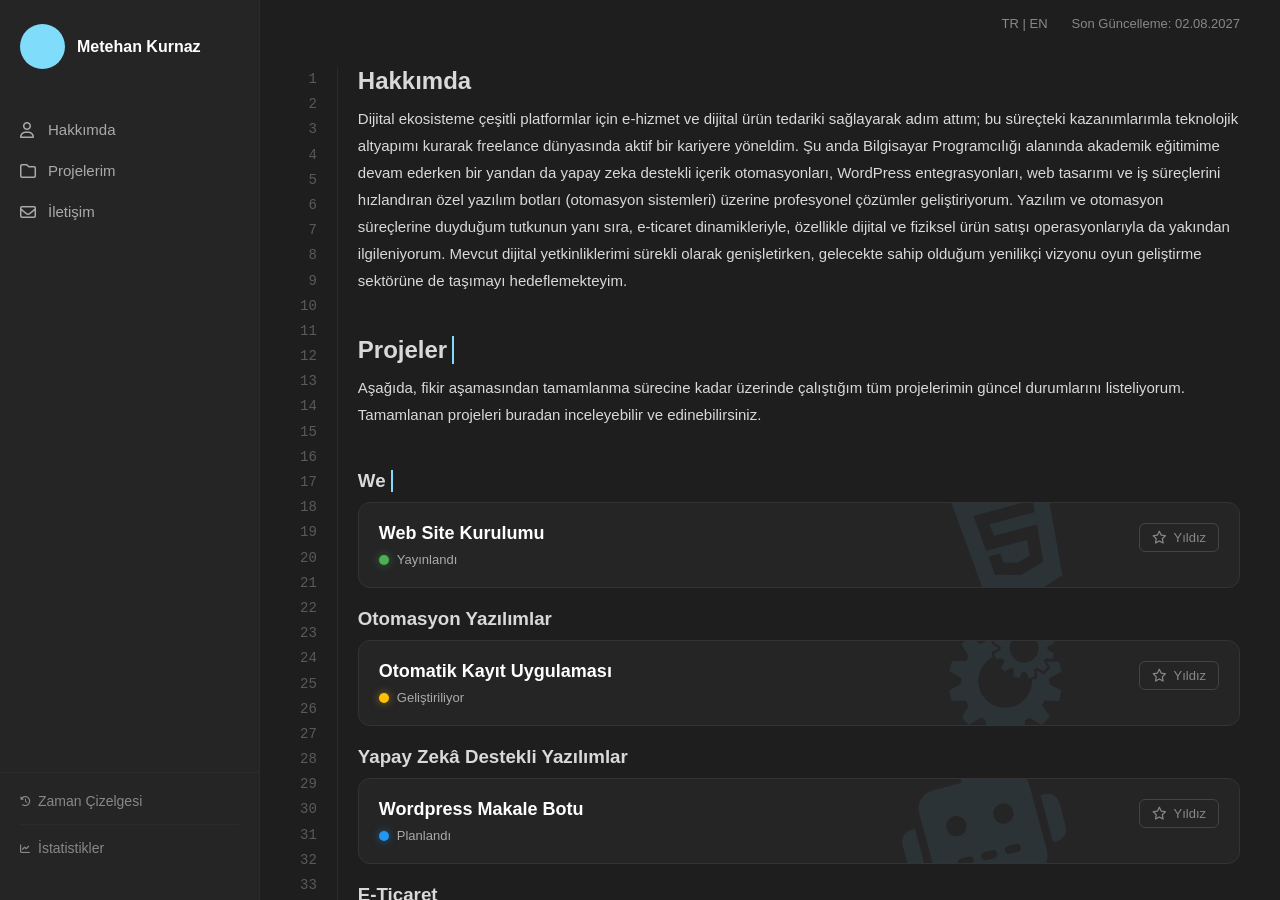
==== index.html @ 183f60e2 "Site content has been added" ====
<!DOCTYPE html>
<html lang="tr">
<head>
    <meta charset="UTF-8">
    <meta name="viewport" content="width=device-width, initial-scale=1.0">
    <title>Metehan Kurnaz</title>
    <link rel="stylesheet" href="https://cdnjs.cloudflare.com/ajax/libs/font-awesome/6.4.0/css/all.min.css">
    <link rel="stylesheet" href="style.css">
</head>
<body>
    <aside class="sidebar">
        <div class="profile-area">
            <div class="avatar"></div>
            <h1 class="name">Metehan Kurnaz</h1>
        </div>

        <nav class="nav-menu">
            <div class="menu-item">
                <a href="#about" class="menu-link"><i class="fa-regular fa-user"></i>Hakkımda</a>
            </div>

            <div class="menu-item has-dropdown">
                <a href="#projects" class="menu-link"><i class="fa-regular fa-folder"></i>Projelerim</a>
                
                <div class="dropdown-content">
                    <a href="#web-design">Web Tasarımı ve Geliştirme</a>
                    <a href="#automation">Otomasyon Yazılımlar</a>
                    <a href="#ai-integration">Yapay Zekâ Destekli Yazılımlar</a>
                    <a href="#e-commerce">E-Ticaret</a>
                    <a href="#game-development">Oyun Geliştirme</a>
                </div>
            </div>

            <div class="menu-item">
                <a href="#contact" class="menu-link"><i class="fa-regular fa-envelope"></i>İletişim</a>
            </div>
        </nav>

        <div class="sidebar-bottom">
            <a href="#timeline" class="bottom-item">
                <i class="fa-solid fa-clock-rotate-left"></i> Zaman Çizelgesi
            </a>
            
            <div class="sidebar-divider"></div> 
            
            <a href="#stats" class="bottom-item">
                <i class="fa-solid fa-chart-line"></i> İstatistikler
            </a>
        </div>
    </aside>

    <main class="main-content">
        <header class="top-bar">
            <div class="language">TR | EN</div>
            <div class="last-update">Son Güncelleme: 02.08.2027</div>
        </header>

        <div class="home-page">
            <div class="line-numbers"></div>

            <div class="content">
                <section id="about">
                    <h2>Hakkımda</h2>
                        <p>Dijital ekosisteme çeşitli platformlar için e-hizmet ve dijital ürün tedariki sağlayarak adım attım; bu süreçteki kazanımlarımla teknolojik altyapımı kurarak freelance dünyasında aktif bir kariyere yöneldim. Şu anda Bilgisayar Programcılığı alanında akademik eğitimime devam ederken bir yandan da yapay zeka destekli içerik otomasyonları, WordPress entegrasyonları, web tasarımı ve iş süreçlerini hızlandıran özel yazılım botları (otomasyon sistemleri) üzerine profesyonel çözümler geliştiriyorum. Yazılım ve otomasyon süreçlerine duyduğum tutkunun yanı sıra, e-ticaret dinamikleriyle, özellikle dijital ve fiziksel ürün satışı operasyonlarıyla da yakından ilgileniyorum. Mevcut dijital yetkinliklerimi sürekli olarak genişletirken, gelecekte sahip olduğum yenilikçi vizyonu oyun geliştirme sektörüne de taşımayı hedeflemekteyim.</p>
                    <br>
                </section>

                <section id="projects">
                    <h2>Projelerim</h2>
                    <p>Aşağıda, fikir aşamasından tamamlanma sürecine kadar üzerinde çalıştığım tüm projelerimin güncel durumlarını listeliyorum. Tamamlanan projeleri buradan inceleyebilir ve edinebilirsiniz.</p>
                    <br>
                </section>

                <section id="web-design">
                    <h3>Web Tasarımı ve Geliştirme</h3>
                    <div class="project-card">
                        <div class="card-content">
                            <div class="project-title">Web Site Kurulumu</div>
                            <div class="project-status">
                                <span class="status-dot green"></span>Yayınlandı
                            </div>
                        </div>
                        <div class="card-logo">
                            <i class="fa-brands fa-html5"></i>
                        </div>
                        <div class="card-acions">
                            <button class="star-btn"><i class="fa-regular fa-star"></i>Yıldız</button>
                        </div>
                    </div>
                </section>

                <section id="automation">
                    <h3>Otomasyon Yazılımlar</h3>
                    <div class="project-card">
                        <div class="card-content">
                            <div class="project-title">Otomatik Kayıt Uygulaması</div>
                            <div class="project-status">
                                <span class="status-dot yellow"></span>Geliştiriliyor
                            </div>
                        </div>
                        <div class="card-logo">
                            <i class="fa-brands fa-whmcs"></i>
                        </div>
                        <div class="card-acions">
                            <button class="star-btn"><i class="fa-regular fa-star"></i>Yıldız</button>
                        </div>
                    </div>
                </section>
                
                <section id="ai-integration">
                    <h3>Yapay Zekâ Destekli Yazılımlar</h3>
                    <div class="project-card">
                        <div class="card-content">
                            <div class="project-title">Wordpress Makale Botu</div>
                            <div class="project-status">
                                <span class="status-dot blue"></span>Planlandı
                            </div>
                        </div>
                        <div class="card-logo">
                            <i class="fa-solid fa-robot"></i>
                        </div>
                        <div class="card-acions">
                            <button class="star-btn"><i class="fa-regular fa-star"></i>Yıldız</button>
                        </div>
                    </div>
                </section>

                <section id="e-commerce">
                    <h3>E-Ticaret</h3>
                    <div class="project-card">
                        <div class="card-content">
                            <div class="project-title">Steam Key Mağazası</div>
                            <div class="project-status">
                                <span class="status-dot red"></span>Durduruldu
                            </div>
                        </div>
                        <div class="card-logo">
                            <i class="fa-brands fa-steam"></i>
                        </div>
                        <div class="card-acions">
                            <button class="star-btn"><i class="fa-regular fa-star"></i>Yıldız</button>
                        </div>
                    </div>
                </section>

                <section id="game-development">
                    <h3>Oyun Geliştirme</h3>
                    <div class="project-card">
                        <div class="card-content">
                            <div class="project-title">Reborn PC Oyunu</div>
                            <div class="project-status">
                                <span class="status-dot green"></span>Yayınlandı
                            </div>
                        </div>
                        <div class="card-logo">
                            <i class="fa-solid fa-gamepad"></i>
                        </div>
                        <div class="card-acions">
                            <button class="star-btn"><i class="fa-regular fa-star"></i>Yıldız</button>
                        </div>
                    </div>
                </section>

                <section id="timeline">
                    <h2>Zaman Çizelgesi</h2>
                    <p>Geçmişten günümüze eğitim ve iş hayatı deneyimlerim burada yer alacak.</p>
                    <br>
                </section>

                <section id="stats">
                    <h2>İstatistikler</h2>
                    <p>Kullandığım yazılım dilleri, teknolojiler ve yetkinlik seviyelerim...</p>
                    <br>
                </section>

                <section id="contact">
                    <h2>İletişim</h2>
                    <p>Benimle iletişime geçmek için bana e-posta gönderebilir veya sosyal medya hesaplarımdan ulaşabilirsiniz.</p>
                    <br>
                </section>
            </div>
        </div>
    </main> 
    <script src="script.js"></script>
</body>
</html>
---- style.css ----
* {
    margin: 0;
    padding: 0;
    box-sizing: border-box;
    font-family: 'Segoe UI', Tahoma, Geneva, Verdana, sans-serif;
}

body {
    display: flex;
    background-color: #1e1e1e;
    color: #d9d9d9;
    height: 100vh;
    overflow: hidden;
}

.sidebar {
    width: 260px;
    background-color: #252526;
    display: flex;
    flex-direction: column;
    border-right: 1px solid #2b2b2b;
    padding: 24px 0;
    position: relative;
}

.profile-area {
    display: flex;
    align-items: center;
    gap: 12px;
    padding: 0 20px;
    margin-bottom: 40px;
}

.avatar {
    width: 45px;
    height: 45px;
    border-radius: 50%;
    background-color: #7fdcfb;
}

.name {
    font-size: 16px;
    font-weight: 600;
    color: #ffffff;
}

.nav-menu {
    flex: 1;
}

.menu-item {
    position: relative;
}

.menu-link {
    display: flex;
    align-items: center;
    gap: 12px;
    padding: 12px 20px;
    color: #aaaaaa;
    text-decoration: none;
    font-size: 15px;
    cursor: pointer;
    transition: all 0.2s;
}

.menu-link i {
    width: 16px;
    font-size: 16px;
}

.menu-item:hover .menu-link {
    background-color: #2a2a2a;
    color: #ffffff;
}

.dropdown-content {
    max-height: 0;
    overflow: hidden;
    background-color: #1e1e1e;
    opacity: 0;
    transition: max-height 0.4s ease, opacity 0.4s ease, padding 0.4s ease;
    padding: 0;
}

.dropdown-content a {
    display: flex;
    align-items: center;
    gap: 10px;
    padding: 8px 20px 8px 48px;
    color: #888;
    text-decoration: none;
    font-size: 14px;
    transition: color 0.2s, background-color 0.2s;
}

.dropdown-content a:hover {
    color: #7fdcfb;
    background-color: #222;
}

.has-dropdown:hover .dropdown-content {
    max-height: 200px;
    opacity: 1;
    padding: 6px 0;
}

.sidebar-bottom {
    border-top: 1px solid #2b2b2b;
    padding: 10px 0;
}

.sidebar-divider {
    height: 1px;
    background-color: #2b2b2b;
    margin: 5px 20px;
}

.bottom-item {
    display: flex;
    align-items: center;
    gap: 8px;
    padding: 10px 20px;
    font-size: 14px;
    color: #888;
    cursor: pointer;
    text-decoration: none;
    transition: color 0.2s;
}    

.bottom-item i {
    font-size: 10px;
}

.bottom-item:hover {
    color: #ffffff;
}

.main-content {
    flex: 1;
    display: flex;
    flex-direction: column;
}

.top-bar {
    display: flex;
    justify-content: flex-end;
    align-items: center;
    gap: 24px;
    padding: 16px 40px;
    background-color: #1e1e1e;
    font-size: 13px;
    color: #888;
}

.home-page {
    display: flex;
    flex: 1;
    padding: 20px 40px;
    overflow-y: auto;
    scroll-behavior: smooth;
}

.line-numbers {
    display: flex;
    flex-direction: column;
    text-align: right;
    min-width: 15px; 
    padding-right: 20px; 
    border-right: 1px solid #2b2b2b;
    color: #5a5a5a;
    font-family: 'Courier New', Courier, monospace;
    font-size: 14px;
    line-height: 1.8;
    user-select: none;
}

.content {
    padding-left: 20px;
    flex: 1;
}

.content p {
    font-size: 15px;
    line-height: 1.8;
    margin-bottom: 24px;
    color: #d9d9d9;
}

.content h2, h3, h4 {
    margin-bottom: 10px;
}

.project-card {
    display: flex;
    justify-content: space-between;
    align-items: flex-start;
    background-color: #252526;
    border: 1px solid #333;
    border-radius: 12px;
    padding: 20px;
    margin-bottom: 20px;
    position: relative;
    overflow: hidden;
    cursor: pointer;
    transition: transform 0.2s border-color 0.2s;
}

.project-card:hover {
    transform: translateY(-2px);
}

.card-content {
    position: relative;
    z-index: 1;
}

.project-title {
    font-size: 18px;
    color: #ffffff;
    margin-bottom: 8px;
    font-weight: 600;
}

.project-status {
    display: flex;
    align-items: center;
    font-size: 13px;
    color: #aaaaaa;
    gap: 8px;
}

.status-dot {
    width: 10px;
    height: 10px;
    border-radius: 50%;
    display: inline-block;
}

.status-dot.green { background-color: #4CAF50; box-shadow: 0 0 8px rgba(76, 175, 80, 0.5); }
.status-dot.yellow { background-color: #FFC107; box-shadow: 0 0 8px rgba(255, 193, 7, 0.5); }
.status-dot.blue { background-color: #2196F3; box-shadow: 0 0 8px rgba(33, 150, 243, 0.5); }
.status-dot.red { background-color: #F44336; box-shadow: 0 0 8px rgba(244, 67, 54, 0.5); }

.card-logo {
    position: absolute;
    right: 20%;
    bottom: -35px;
    font-size: 130px;
    color: rgba(127, 220, 251, 0.08);
    transform: rotate(-15deg);
    z-index: 0;
    pointer-events: none;
    transition: transform 0.4s ease;
}

.project-card:hover .card-logo {
    transform: rotate(0deg) scale(1.1);
}

.card-actions {
    position: relative;
    z-index: 1;
}

.star-btn {
    background: none;
    border: 1px solid #444;
    color: #888;
    padding: 6px 12px;
    border-radius: 6px;
    cursor: pointer;
    font-size: 13px;
    transition: all 0.2s;
    display: flex;
    align-items: center;
    gap: 6px;
}

.star-btn:hover {
    color: #ffd700;
    border-color: #ffd700;
    background-color: rgba(255, 215, 0, 0.01);
}
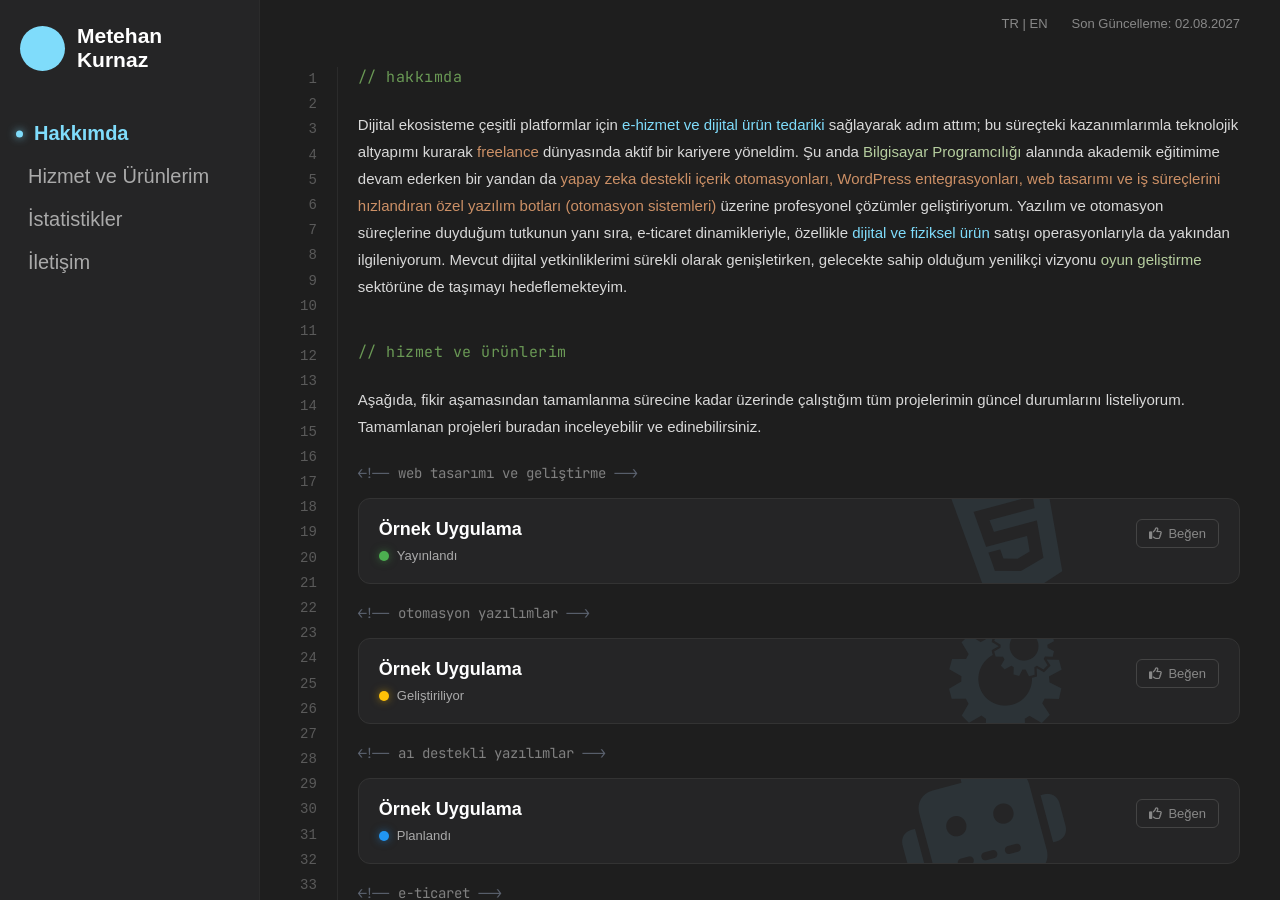
==== commit 434c6ea4: "design changes" ====
--- a/index.html
+++ b/index.html
@@ -5,6 +5,9 @@
     <meta name="viewport" content="width=device-width, initial-scale=1.0">
     <title>Metehan Kurnaz</title>
     <link rel="stylesheet" href="https://cdnjs.cloudflare.com/ajax/libs/font-awesome/6.4.0/css/all.min.css">
+    <link rel="preconnect" href="https://fonts.googleapis.com">
+    <link rel="preconnect" href="https://fonts.gstatic.com" crossorigin>
+    <link href="https://fonts.googleapis.com/css2?family=JetBrains+Mono:wght@400;500;700&display=swap" rel="stylesheet">
     <link rel="stylesheet" href="style.css">
 </head>
 <body>
@@ -16,37 +19,29 @@
 
         <nav class="nav-menu">
             <div class="menu-item">
-                <a href="#about" class="menu-link"><i class="fa-regular fa-user"></i>Hakkımda</a>
+                <a href="#about" class="menu-link">Hakkımda</a>
             </div>
 
             <div class="menu-item has-dropdown">
-                <a href="#projects" class="menu-link"><i class="fa-regular fa-folder"></i>Projelerim</a>
+                <a href="#projects" class="menu-link">Hizmet ve Ürünlerim</a>
                 
                 <div class="dropdown-content">
                     <a href="#web-design">Web Tasarımı ve Geliştirme</a>
                     <a href="#automation">Otomasyon Yazılımlar</a>
-                    <a href="#ai-integration">Yapay Zekâ Destekli Yazılımlar</a>
+                    <a href="#ai-integration">AI Destekli Yazılımlar</a>
                     <a href="#e-commerce">E-Ticaret</a>
                     <a href="#game-development">Oyun Geliştirme</a>
                 </div>
             </div>
 
             <div class="menu-item">
-                <a href="#contact" class="menu-link"><i class="fa-regular fa-envelope"></i>İletişim</a>
+                <a href="#stats" class="menu-link">İstatistikler</a> 
+            </div>
+
+            <div class="menu-item">
+                <a href="#contact" class="menu-link">İletişim</a>
             </div>
         </nav>
-
-        <div class="sidebar-bottom">
-            <a href="#timeline" class="bottom-item">
-                <i class="fa-solid fa-clock-rotate-left"></i> Zaman Çizelgesi
-            </a>
-            
-            <div class="sidebar-divider"></div> 
-            
-            <a href="#stats" class="bottom-item">
-                <i class="fa-solid fa-chart-line"></i> İstatistikler
-            </a>
-        </div>
     </aside>
 
     <main class="main-content">
@@ -61,21 +56,20 @@
             <div class="content">
                 <section id="about">
                     <h2>Hakkımda</h2>
-                        <p>Dijital ekosisteme çeşitli platformlar için e-hizmet ve dijital ürün tedariki sağlayarak adım attım; bu süreçteki kazanımlarımla teknolojik altyapımı kurarak freelance dünyasında aktif bir kariyere yöneldim. Şu anda Bilgisayar Programcılığı alanında akademik eğitimime devam ederken bir yandan da yapay zeka destekli içerik otomasyonları, WordPress entegrasyonları, web tasarımı ve iş süreçlerini hızlandıran özel yazılım botları (otomasyon sistemleri) üzerine profesyonel çözümler geliştiriyorum. Yazılım ve otomasyon süreçlerine duyduğum tutkunun yanı sıra, e-ticaret dinamikleriyle, özellikle dijital ve fiziksel ürün satışı operasyonlarıyla da yakından ilgileniyorum. Mevcut dijital yetkinliklerimi sürekli olarak genişletirken, gelecekte sahip olduğum yenilikçi vizyonu oyun geliştirme sektörüne de taşımayı hedeflemekteyim.</p>
+                        <p>Dijital ekosisteme çeşitli platformlar için <span class="blue">e-hizmet ve dijital ürün tedariki</span> sağlayarak adım attım; bu süreçteki kazanımlarımla teknolojik altyapımı kurarak <span class="orange">freelance</span> dünyasında aktif bir kariyere yöneldim. Şu anda <span class="green">Bilgisayar Programcılığı</span> alanında akademik eğitimime devam ederken bir yandan da <span class="orange">yapay zeka destekli içerik otomasyonları, WordPress entegrasyonları, web tasarımı ve iş süreçlerini hızlandıran özel yazılım botları (otomasyon sistemleri)</span> üzerine profesyonel çözümler geliştiriyorum. Yazılım ve otomasyon süreçlerine duyduğum tutkunun yanı sıra, e-ticaret dinamikleriyle, özellikle <span class="blue">dijital ve fiziksel ürün</span> satışı operasyonlarıyla da yakından ilgileniyorum. Mevcut dijital yetkinliklerimi sürekli olarak genişletirken, gelecekte sahip olduğum yenilikçi vizyonu <span class="green">oyun geliştirme</span> sektörüne de taşımayı hedeflemekteyim.</p>
                     <br>
                 </section>
 
                 <section id="projects">
-                    <h2>Projelerim</h2>
+                    <h2>Hizmet ve Ürünlerim</h2>
                     <p>Aşağıda, fikir aşamasından tamamlanma sürecine kadar üzerinde çalıştığım tüm projelerimin güncel durumlarını listeliyorum. Tamamlanan projeleri buradan inceleyebilir ve edinebilirsiniz.</p>
-                    <br>
                 </section>
 
                 <section id="web-design">
                     <h3>Web Tasarımı ve Geliştirme</h3>
                     <div class="project-card">
                         <div class="card-content">
-                            <div class="project-title">Web Site Kurulumu</div>
+                            <div class="project-title">Örnek Uygulama</div>
                             <div class="project-status">
                                 <span class="status-dot green"></span>Yayınlandı
                             </div>
@@ -84,7 +78,7 @@
                             <i class="fa-brands fa-html5"></i>
                         </div>
                         <div class="card-acions">
-                            <button class="star-btn"><i class="fa-regular fa-star"></i>Yıldız</button>
+                            <button class="like-btn"><i class="fa-regular fa-thumbs-up"></i>Beğen</button>
                         </div>
                     </div>
                 </section>
@@ -93,7 +87,7 @@
                     <h3>Otomasyon Yazılımlar</h3>
                     <div class="project-card">
                         <div class="card-content">
-                            <div class="project-title">Otomatik Kayıt Uygulaması</div>
+                            <div class="project-title">Örnek Uygulama</div>
                             <div class="project-status">
                                 <span class="status-dot yellow"></span>Geliştiriliyor
                             </div>
@@ -102,16 +96,16 @@
                             <i class="fa-brands fa-whmcs"></i>
                         </div>
                         <div class="card-acions">
-                            <button class="star-btn"><i class="fa-regular fa-star"></i>Yıldız</button>
+                            <button class="like-btn"><i class="fa-regular fa-thumbs-up"></i>Beğen</button>
                         </div>
                     </div>
                 </section>
                 
                 <section id="ai-integration">
-                    <h3>Yapay Zekâ Destekli Yazılımlar</h3>
-                    <div class="project-card">
-                        <div class="card-content">
-                            <div class="project-title">Wordpress Makale Botu</div>
+                    <h3>AI Destekli Yazılımlar</h3>
+                    <div class="project-card">
+                        <div class="card-content">
+                            <div class="project-title">Örnek Uygulama</div>
                             <div class="project-status">
                                 <span class="status-dot blue"></span>Planlandı
                             </div>
@@ -120,7 +114,7 @@
                             <i class="fa-solid fa-robot"></i>
                         </div>
                         <div class="card-acions">
-                            <button class="star-btn"><i class="fa-regular fa-star"></i>Yıldız</button>
+                            <button class="like-btn"><i class="fa-regular fa-thumbs-up"></i>Beğen</button>
                         </div>
                     </div>
                 </section>
@@ -129,7 +123,7 @@
                     <h3>E-Ticaret</h3>
                     <div class="project-card">
                         <div class="card-content">
-                            <div class="project-title">Steam Key Mağazası</div>
+                            <div class="project-title">Örnek Uygulama</div>
                             <div class="project-status">
                                 <span class="status-dot red"></span>Durduruldu
                             </div>
@@ -138,7 +132,7 @@
                             <i class="fa-brands fa-steam"></i>
                         </div>
                         <div class="card-acions">
-                            <button class="star-btn"><i class="fa-regular fa-star"></i>Yıldız</button>
+                            <button class="like-btn"><i class="fa-regular fa-thumbs-up"></i>Beğen</button>
                         </div>
                     </div>
                 </section>
@@ -147,7 +141,7 @@
                     <h3>Oyun Geliştirme</h3>
                     <div class="project-card">
                         <div class="card-content">
-                            <div class="project-title">Reborn PC Oyunu</div>
+                            <div class="project-title">Örnek Uygulama</div>
                             <div class="project-status">
                                 <span class="status-dot green"></span>Yayınlandı
                             </div>
@@ -156,27 +150,74 @@
                             <i class="fa-solid fa-gamepad"></i>
                         </div>
                         <div class="card-acions">
-                            <button class="star-btn"><i class="fa-regular fa-star"></i>Yıldız</button>
-                        </div>
-                    </div>
-                </section>
-
-                <section id="timeline">
-                    <h2>Zaman Çizelgesi</h2>
-                    <p>Geçmişten günümüze eğitim ve iş hayatı deneyimlerim burada yer alacak.</p>
-                    <br>
+                            <button class="like-btn"><i class="fa-regular fa-thumbs-up"></i>Beğen</button>
+                        </div>
+                    </div>
                 </section>
 
                 <section id="stats">
                     <h2>İstatistikler</h2>
-                    <p>Kullandığım yazılım dilleri, teknolojiler ve yetkinlik seviyelerim...</p>
-                    <br>
+                    <div class="stats-grid">
+                        <div class="stat-box">
+                            <div class="stat-number" data-target="100">0</div>
+                            <div class="stat-title">Ürün & Hizmet</div>
+                        </div>
+                        <div class="stat-box">
+                            <div class="stat-number" data-target="200">0</div>
+                            <div class="stat-title">Sipariş</div>
+                        </div>
+                        <div class="stat-box">
+                            <div class="stat-number" data-target="300">0</div>
+                            <div class="stat-title">Oyun İndirmesi</div>
+                        </div>
+                    </div>
                 </section>
 
                 <section id="contact">
-                    <h2>İletişim</h2>
-                    <p>Benimle iletişime geçmek için bana e-posta gönderebilir veya sosyal medya hesaplarımdan ulaşabilirsiniz.</p>
-                    <br>
+<h2>İletişim</h2>
+                    <p>Projelerim hakkında görüşmek, işbirliği yapmak veya sadece iletişim kurmak için aşağıdaki platformları kullanabilirsiniz.</p>
+                    
+                    <div class="contact-grid">
+                        <a href="#" class="contact-card" target="_blank">
+                            <div class="contact-icon"><i class="fa-brands fa-github"></i></div>
+                            <div class="contact-info">
+                                <span class="contact-platform">GitHub</span>
+                                <span class="contact-handle">@kullaniciadiniz</span>
+                            </div>
+                        </a>
+                        
+                        <a href="#" class="contact-card" target="_blank">
+                            <div class="contact-icon"><span class="r10-icon">R10</span></div>
+                            <div class="contact-info">
+                                <span class="contact-platform">R10.net</span>
+                                <span class="contact-handle">Profiliniz</span>
+                            </div>
+                        </a>
+
+                        <a href="#" class="contact-card">
+                            <div class="contact-icon"><i class="fa-solid fa-envelope"></i></div>
+                            <div class="contact-info">
+                                <span class="contact-platform">E-Posta</span>
+                                <span class="contact-handle">mail@adresiniz.com</span>
+                            </div>
+                        </a>
+
+                        <a href="#" class="contact-card" target="_blank">
+                            <div class="contact-icon"><i class="fa-brands fa-whatsapp"></i></div>
+                            <div class="contact-info">
+                                <span class="contact-platform">WhatsApp</span>
+                                <span class="contact-handle">Mesaj Gönder</span>
+                            </div>
+                        </a>
+
+                        <a href="#" class="contact-card" target="_blank">
+                            <div class="contact-icon"><i class="fa-brands fa-instagram"></i></div>
+                            <div class="contact-info">
+                                <span class="contact-platform">Instagram</span>
+                                <span class="contact-handle">@kullaniciadiniz</span>
+                            </div>
+                        </a>
+                    </div>
                 </section>
             </div>
         </div>
--- a/style.css
+++ b/style.css
@@ -39,13 +39,15 @@
 }
 
 .name {
-    font-size: 16px;
+    font-size: 21px;
     font-weight: 600;
     color: #ffffff;
 }
 
 .nav-menu {
     flex: 1;
+    position: relative;
+    padding-left: 0;
 }
 
 .menu-item {
@@ -55,85 +57,98 @@
 .menu-link {
     display: flex;
     align-items: center;
-    gap: 12px;
-    padding: 12px 20px;
+    padding: 10px 20px 10px 28px;
     color: #aaaaaa;
     text-decoration: none;
-    font-size: 15px;
+    font-size: 20px;
     cursor: pointer;
-    transition: all 0.2s;
-}
-
-.menu-link i {
-    width: 16px;
-    font-size: 16px;
-}
-
-.menu-item:hover .menu-link {
-    background-color: #2a2a2a;
+    position: relative;
+    transition: color 0.3s ease, transform 0.4s cubic-bezier(0.19, 1, 0.22, 1);
+}
+
+.menu-link::before {
+    content: '';
+    position: absolute;
+    left: 10px;
+    top: 50%;
+    width: 7px;
+    height: 7px;
+    background-color: #7fdcfb;
+    border-radius: 50%;
+    box-shadow: 0 0 8px rgba(127, 220, 251, 0.8);
+    transform: translateY(-50%) scale(0);
+    transition: transform 0.4s cubic-bezier(0.19, 1, 0.22, 1);
+}
+
+.menu-link:hover {
     color: #ffffff;
+    background-color: rgba(255, 255, 255, 0.03);
+}
+
+.menu-link.active {
+    color: #7fdcfb;
+    font-weight: 600;
+    transform: translateX(6px);
+}
+
+.menu-link.active::before {
+    transform: translateY(-50%) scale(1);
 }
 
 .dropdown-content {
     max-height: 0;
     overflow: hidden;
-    background-color: #1e1e1e;
     opacity: 0;
-    transition: max-height 0.4s ease, opacity 0.4s ease, padding 0.4s ease;
+    transition: max-height 0.8s ease, opacity 0.8s ease;
     padding: 0;
+    margin-left: 15px;
 }
 
 .dropdown-content a {
     display: flex;
     align-items: center;
-    gap: 10px;
-    padding: 8px 20px 8px 48px;
-    color: #888;
+    padding: 8px 16px 8px 24px;
+    color: #888888;
     text-decoration: none;
-    font-size: 14px;
-    transition: color 0.2s, background-color 0.2s;
+    font-size: 13.5px;
+    position: relative;
+    transition: color 0.2s ease, transform 0.4s cubic-bezier(0.19, 1, 0.22, 1);
+}
+
+.dropdown-content a::before {
+    content: '';
+    position: absolute;
+    left: 8px;
+    top: 50%;
+    width: 6px;
+    height: 6px;
+    background-color: #7fdcfb;
+    border-radius: 50%;
+    box-shadow: 0 0 6px rgba(127, 220, 251, 0.8);
+    transform: translateY(-50%) scale(0);
+    transition: transform 0.4s cubic-bezier(0.19, 1, 0.22, 1);
 }
 
 .dropdown-content a:hover {
     color: #7fdcfb;
-    background-color: #222;
-}
-
-.has-dropdown:hover .dropdown-content {
-    max-height: 200px;
+    background-color: rgba(255, 255, 255, 0.02);
+}
+
+.dropdown-content a.active {
+    color: #7fdcfb;
+    font-weight: 600;
+    transform: translateX(6px);
+}
+
+.dropdown-content a.active::before {
+    transform: translateY(-50%) scale(1);
+}
+
+.has-dropdown:hover .dropdown-content,
+.has-dropdown:has(.active) .dropdown-content {
+    max-height: 250px;
     opacity: 1;
-    padding: 6px 0;
-}
-
-.sidebar-bottom {
-    border-top: 1px solid #2b2b2b;
-    padding: 10px 0;
-}
-
-.sidebar-divider {
-    height: 1px;
-    background-color: #2b2b2b;
-    margin: 5px 20px;
-}
-
-.bottom-item {
-    display: flex;
-    align-items: center;
-    gap: 8px;
-    padding: 10px 20px;
-    font-size: 14px;
-    color: #888;
-    cursor: pointer;
-    text-decoration: none;
-    transition: color 0.2s;
-}    
-
-.bottom-item i {
-    font-size: 10px;
-}
-
-.bottom-item:hover {
-    color: #ffffff;
+    padding: 4px 0;
 }
 
 .main-content {
@@ -154,11 +169,17 @@
 }
 
 .home-page {
+    -ms-overflow-style: none;
+    scrollbar-width: none;
     display: flex;
     flex: 1;
     padding: 20px 40px;
     overflow-y: auto;
     scroll-behavior: smooth;
+}
+
+.home-page::-webkit-scrollbar {
+    display: none;
 }
 
 .line-numbers {
@@ -191,6 +212,10 @@
     margin-bottom: 10px;
 }
 
+.content h3 {
+    color: rgba(216, 245, 253, 0.342);
+}
+
 .project-card {
     display: flex;
     justify-content: space-between;
@@ -263,7 +288,7 @@
     z-index: 1;
 }
 
-.star-btn {
+.like-btn {
     background: none;
     border: 1px solid #444;
     color: #888;
@@ -277,8 +302,170 @@
     gap: 6px;
 }
 
-.star-btn:hover {
-    color: #ffd700;
-    border-color: #ffd700;
+.like-btn:hover {
+    color: #7fdcfb;
+    border-color: #7fdcfb;
     background-color: rgba(255, 215, 0, 0.01);
+}
+
+.stats-grid {
+    display: flex;
+    gap: 20px;
+    margin-top: 30px;
+    margin-bottom: 20px;
+}
+
+.stat-box {
+    flex: 1;
+    background-color: #252526;
+    border: 1px solid #333;
+    border-radius: 12px;
+    padding: 30px 20px;
+    text-align: center;
+    transition: transform 0.2s, border-color 0.2s;
+}
+
+.stat-box:hover {
+    transform: translateY(-5px);
+}
+
+.stat-number {
+    font-size: 46px;
+    font-weight: 700;
+    color: #7fdcfb;
+    margin-bottom: 8px;
+    font-family: 'JetBrains Mono', monospace;
+}
+
+.stat-title {
+    font-size: 15px;
+    color: #aaaaaa;
+    font-weight: 500;
+}
+
+.contact-grid {
+    display: grid;
+    grid-template-columns: repeat(auto-fit, minmax(240px, 1fr));
+    gap: 20px;
+    margin-top: 30px;
+}
+
+.contact-card {
+    display: flex;
+    align-items: center;
+    gap: 16px;
+    background-color: #252526;
+    border: 1px solid #333;
+    border-radius: 12px;
+    padding: 16px 20px;
+    text-decoration: none;
+    transition: all 0.3s cubic-bezier(0.19, 1, 0.22, 1);
+}
+
+.contact-icon {
+    width: 48px;
+    height: 48px;
+    background-color: #1e1e1e;
+    border-radius: 12px;
+    display: flex;
+    align-items: center;
+    justify-content: center;
+    font-size: 24px;
+    color: #aaaaaa;
+    transition: all 0.3s ease;
+}
+
+.r10-icon {
+    font-size: 16px;
+    font-weight: 800;
+    font-family: 'JetBrains Mono', monospace;
+    letter-spacing: -0.5px;
+}
+
+.contact-info {
+    display: flex;
+    flex-direction: column;
+}
+
+.contact-platform {
+    font-size: 15px;
+    font-weight: 600;
+    color: #d9d9d9;
+    margin-bottom: 3px;
+    transition: color 0.3s ease;
+}
+
+.contact-handle {
+    font-size: 13px;
+    color: #777777;
+    transition: color 0.3s ease;
+}
+
+.contact-card:hover {
+    transform: translateY(-5px);
+    border-color: #7fdcfb;
+    background-color: rgba(127, 220, 251, 0.03);
+}
+
+.contact-card:hover .contact-icon {
+    background-color: #7fdcfb;
+    color: #1e1e1e;
+    box-shadow: 0 0 15px rgba(127, 220, 251, 0.4);
+}
+
+.contact-card:hover .contact-platform {
+    color: #7fdcfb;
+}
+
+.contact-card:hover .contact-handle {
+    color: #aaaaaa;
+}
+
+.blue {
+    color: #7fdcfb;
+}
+
+.green {
+    color: #b6ce9f;
+}
+
+.orange {
+    color: #cc9066;
+}
+
+/* --- MODERN BAŞLIKLAR (Yorum Satırı Görünümü) --- */
+.content h2 {
+    font-family: 'JetBrains Mono', monospace; /* Teknik font */
+    font-size: 15px; /* Büyük ve kaba değil, normal metin boyutuna yakın */
+    font-weight: 400;
+    color: #6a9955; /* VS Code klasik yeşil yorum satırı rengi */
+    margin-bottom: 24px;
+    letter-spacing: 0.5px;
+    text-transform: lowercase; /* Kod hissiyatını artırmak için küçük harf */
+}
+
+/* h2'lerin başına otomatik // ekler */
+.content h2::before {
+    content: "// ";
+}
+
+/* Alt Başlıklar (Projelerim içindeki kategoriler vs.) */
+.content h3 {
+    font-family: 'JetBrains Mono', monospace;
+    font-size: 14px;
+    font-weight: 400;
+    color: #808080; /* Daha soluk, gri bir yorum rengi */
+    margin-bottom: 16px;
+    text-transform: lowercase;
+}
+
+/* h3'leri HTML yorum satırı gibi gösterir: <!-- Başlık --> */
+.content h3::before {
+    content: "<!-- ";
+    color: #5c6370;
+}
+
+.content h3::after {
+    content: " -->";
+    color: #5c6370;
 }
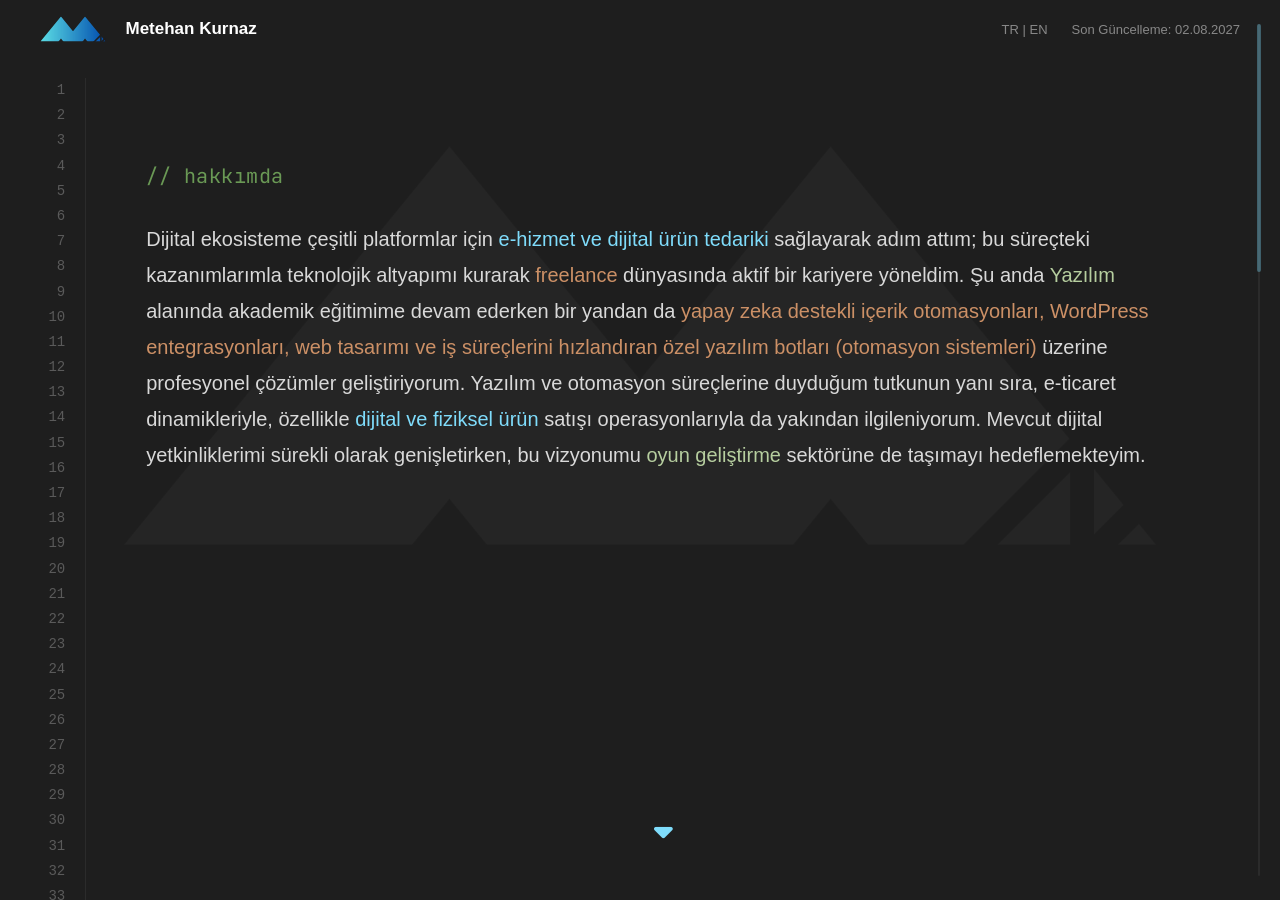
==== commit 9a232c16: "design update" ====
--- a/index.html
+++ b/index.html
@@ -4,6 +4,7 @@
     <meta charset="UTF-8">
     <meta name="viewport" content="width=device-width, initial-scale=1.0">
     <title>Metehan Kurnaz</title>
+    <link rel="icon" type="image/svg+xml" href="logo.svg">
     <link rel="stylesheet" href="https://cdnjs.cloudflare.com/ajax/libs/font-awesome/6.4.0/css/all.min.css">
     <link rel="preconnect" href="https://fonts.googleapis.com">
     <link rel="preconnect" href="https://fonts.gstatic.com" crossorigin>
@@ -11,53 +12,31 @@
     <link rel="stylesheet" href="style.css">
 </head>
 <body>
-    <aside class="sidebar">
-        <div class="profile-area">
-            <div class="avatar"></div>
-            <h1 class="name">Metehan Kurnaz</h1>
-        </div>
-
-        <nav class="nav-menu">
-            <div class="menu-item">
-                <a href="#about" class="menu-link">Hakkımda</a>
-            </div>
-
-            <div class="menu-item has-dropdown">
-                <a href="#projects" class="menu-link">Hizmet ve Ürünlerim</a>
-                
-                <div class="dropdown-content">
-                    <a href="#web-design">Web Tasarımı ve Geliştirme</a>
-                    <a href="#automation">Otomasyon Yazılımlar</a>
-                    <a href="#ai-integration">AI Destekli Yazılımlar</a>
-                    <a href="#e-commerce">E-Ticaret</a>
-                    <a href="#game-development">Oyun Geliştirme</a>
-                </div>
-            </div>
-
-            <div class="menu-item">
-                <a href="#stats" class="menu-link">İstatistikler</a> 
-            </div>
-
-            <div class="menu-item">
-                <a href="#contact" class="menu-link">İletişim</a>
-            </div>
-        </nav>
-    </aside>
-
     <main class="main-content">
         <header class="top-bar">
-            <div class="language">TR | EN</div>
-            <div class="last-update">Son Güncelleme: 02.08.2027</div>
+            <a href="#about" class="brand">
+                <img src="logo.svg" alt="" class="brand-logo">
+                <span class="brand-name">Metehan Kurnaz</span>
+            </a>
+            <div class="top-bar-info">
+                <div class="language">TR | EN</div>
+                <div class="last-update">Son Güncelleme: 02.08.2027</div>
+            </div>
         </header>
 
         <div class="home-page">
             <div class="line-numbers"></div>
 
             <div class="content">
-                <section id="about">
-                    <h2>Hakkımda</h2>
-                        <p>Dijital ekosisteme çeşitli platformlar için <span class="blue">e-hizmet ve dijital ürün tedariki</span> sağlayarak adım attım; bu süreçteki kazanımlarımla teknolojik altyapımı kurarak <span class="orange">freelance</span> dünyasında aktif bir kariyere yöneldim. Şu anda <span class="green">Bilgisayar Programcılığı</span> alanında akademik eğitimime devam ederken bir yandan da <span class="orange">yapay zeka destekli içerik otomasyonları, WordPress entegrasyonları, web tasarımı ve iş süreçlerini hızlandıran özel yazılım botları (otomasyon sistemleri)</span> üzerine profesyonel çözümler geliştiriyorum. Yazılım ve otomasyon süreçlerine duyduğum tutkunun yanı sıra, e-ticaret dinamikleriyle, özellikle <span class="blue">dijital ve fiziksel ürün</span> satışı operasyonlarıyla da yakından ilgileniyorum. Mevcut dijital yetkinliklerimi sürekli olarak genişletirken, gelecekte sahip olduğum yenilikçi vizyonu <span class="green">oyun geliştirme</span> sektörüne de taşımayı hedeflemekteyim.</p>
-                    <br>
+                <section id="about" class="hero">
+                    <div class="hero-text">
+                        <h2>Hakkımda</h2>
+                        <p>Dijital ekosisteme çeşitli platformlar için <span class="blue">e-hizmet ve dijital ürün tedariki</span> sağlayarak adım attım; bu süreçteki kazanımlarımla teknolojik altyapımı kurarak <span class="orange">freelance</span> dünyasında aktif bir kariyere yöneldim. Şu anda <span class="green">Yazılım</span> alanında akademik eğitimime devam ederken bir yandan da <span class="orange">yapay zeka destekli içerik otomasyonları, WordPress entegrasyonları, web tasarımı ve iş süreçlerini hızlandıran özel yazılım botları (otomasyon sistemleri)</span> üzerine profesyonel çözümler geliştiriyorum. Yazılım ve otomasyon süreçlerine duyduğum tutkunun yanı sıra, e-ticaret dinamikleriyle, özellikle <span class="blue">dijital ve fiziksel ürün</span> satışı operasyonlarıyla da yakından ilgileniyorum. Mevcut dijital yetkinliklerimi sürekli olarak genişletirken, bu vizyonumu <span class="green">oyun geliştirme</span> sektörüne de taşımayı hedeflemekteyim.</p>
+                    </div>
+
+                    <a href="#projects" class="scroll-arrow" aria-label="Aşağı kaydır">
+                        <i class="fa-solid fa-caret-down"></i>
+                    </a>
                 </section>
 
                 <section id="projects">
@@ -221,7 +200,12 @@
                 </section>
             </div>
         </div>
-    </main> 
+    </main>
+
+    <div class="scrollbar">
+        <div class="scrollbar-thumb"></div>
+    </div>
+
     <script src="script.js"></script>
 </body>
 </html>
--- a/style.css
+++ b/style.css
@@ -13,162 +13,62 @@
     overflow: hidden;
 }
 
-.sidebar {
-    width: 260px;
-    background-color: #252526;
+/* Arka plandaki büyük logo: M.png beyaz zeminli olduğu için renkleri
+   ters çevrilip "screen" ile karıştırılıyor, böylece sadece logo hafif gri görünüyor */
+body::before {
+    content: '';
+    position: fixed;
+    inset: 0;
+    background: url('M.png') center / min(1300px, 95vw) no-repeat;
+    filter: invert(1);
+    mix-blend-mode: screen;
+    opacity: 0.035;
+    pointer-events: none;
+}
+
+.main-content {
+    position: relative;
+    flex: 1;
     display: flex;
     flex-direction: column;
-    border-right: 1px solid #2b2b2b;
-    padding: 24px 0;
-    position: relative;
-}
-
-.profile-area {
-    display: flex;
-    align-items: center;
-    gap: 12px;
-    padding: 0 20px;
-    margin-bottom: 40px;
-}
-
-.avatar {
-    width: 45px;
-    height: 45px;
-    border-radius: 50%;
-    background-color: #7fdcfb;
-}
-
-.name {
-    font-size: 21px;
+    min-width: 0;
+}
+
+.top-bar {
+    display: flex;
+    justify-content: space-between;
+    align-items: center;
+    gap: 24px;
+    padding: 16px 40px;
+    font-size: 13px;
+    color: #888;
+}
+
+.top-bar-info {
+    display: flex;
+    gap: 24px;
+}
+
+.brand {
+    display: flex;
+    align-items: center;
+    gap: 20px;
+    text-decoration: none;
+}
+
+.brand-logo {
+    height: 26px;
+    width: auto;
+}
+
+.brand-name {
+    font-size: 17px;
     font-weight: 600;
     color: #ffffff;
 }
 
-.nav-menu {
-    flex: 1;
-    position: relative;
-    padding-left: 0;
-}
-
-.menu-item {
-    position: relative;
-}
-
-.menu-link {
-    display: flex;
-    align-items: center;
-    padding: 10px 20px 10px 28px;
-    color: #aaaaaa;
-    text-decoration: none;
-    font-size: 20px;
-    cursor: pointer;
-    position: relative;
-    transition: color 0.3s ease, transform 0.4s cubic-bezier(0.19, 1, 0.22, 1);
-}
-
-.menu-link::before {
-    content: '';
-    position: absolute;
-    left: 10px;
-    top: 50%;
-    width: 7px;
-    height: 7px;
-    background-color: #7fdcfb;
-    border-radius: 50%;
-    box-shadow: 0 0 8px rgba(127, 220, 251, 0.8);
-    transform: translateY(-50%) scale(0);
-    transition: transform 0.4s cubic-bezier(0.19, 1, 0.22, 1);
-}
-
-.menu-link:hover {
-    color: #ffffff;
-    background-color: rgba(255, 255, 255, 0.03);
-}
-
-.menu-link.active {
-    color: #7fdcfb;
-    font-weight: 600;
-    transform: translateX(6px);
-}
-
-.menu-link.active::before {
-    transform: translateY(-50%) scale(1);
-}
-
-.dropdown-content {
-    max-height: 0;
-    overflow: hidden;
-    opacity: 0;
-    transition: max-height 0.8s ease, opacity 0.8s ease;
-    padding: 0;
-    margin-left: 15px;
-}
-
-.dropdown-content a {
-    display: flex;
-    align-items: center;
-    padding: 8px 16px 8px 24px;
-    color: #888888;
-    text-decoration: none;
-    font-size: 13.5px;
-    position: relative;
-    transition: color 0.2s ease, transform 0.4s cubic-bezier(0.19, 1, 0.22, 1);
-}
-
-.dropdown-content a::before {
-    content: '';
-    position: absolute;
-    left: 8px;
-    top: 50%;
-    width: 6px;
-    height: 6px;
-    background-color: #7fdcfb;
-    border-radius: 50%;
-    box-shadow: 0 0 6px rgba(127, 220, 251, 0.8);
-    transform: translateY(-50%) scale(0);
-    transition: transform 0.4s cubic-bezier(0.19, 1, 0.22, 1);
-}
-
-.dropdown-content a:hover {
-    color: #7fdcfb;
-    background-color: rgba(255, 255, 255, 0.02);
-}
-
-.dropdown-content a.active {
-    color: #7fdcfb;
-    font-weight: 600;
-    transform: translateX(6px);
-}
-
-.dropdown-content a.active::before {
-    transform: translateY(-50%) scale(1);
-}
-
-.has-dropdown:hover .dropdown-content,
-.has-dropdown:has(.active) .dropdown-content {
-    max-height: 250px;
-    opacity: 1;
-    padding: 4px 0;
-}
-
-.main-content {
-    flex: 1;
-    display: flex;
-    flex-direction: column;
-}
-
-.top-bar {
-    display: flex;
-    justify-content: flex-end;
-    align-items: center;
-    gap: 24px;
-    padding: 16px 40px;
-    background-color: #1e1e1e;
-    font-size: 13px;
-    color: #888;
-}
-
 .home-page {
+    position: relative;
     -ms-overflow-style: none;
     scrollbar-width: none;
     display: flex;
@@ -197,8 +97,10 @@
 }
 
 .content {
-    padding-left: 20px;
+    padding: 0 60px;
     flex: 1;
+    max-width: 1560px;
+    margin: 0 auto;
 }
 
 .content p {
@@ -206,6 +108,150 @@
     line-height: 1.8;
     margin-bottom: 24px;
     color: #d9d9d9;
+    max-width: 760px;
+}
+
+/* --- BÖLÜM ARALARI --- */
+#projects,
+#stats,
+#contact {
+    padding-top: 140px;
+}
+
+#web-design,
+#automation,
+#ai-integration,
+#e-commerce,
+#game-development {
+    margin-top: 48px;
+}
+
+#contact {
+    padding-bottom: 140px;
+}
+
+/* --- GİRİŞ EKRANI (Hakkımda) --- */
+.hero {
+    position: relative;
+    display: flex;
+    align-items: center;
+    min-height: calc(100vh - 100px);
+}
+
+.content .hero h2 {
+    font-size: 20px;
+    margin-bottom: 32px;
+}
+
+.content .hero p {
+    font-size: 20px;
+    line-height: 1.8;
+    margin-bottom: 320px;
+    max-width: 1440px;
+}
+
+/* İlk ekranın altında, ortada zıplayan ok */
+.scroll-arrow {
+    position: absolute;
+    left: 50%;
+    bottom: 24px;
+    transform: translateX(-50%);
+    padding: 8px 16px;
+    font-size: 30px;
+    color: #7fdcfb;
+    text-decoration: none;
+    transition: color 0.3s ease;
+}
+
+.scroll-arrow:hover {
+    color: #7fdcfb;
+}
+
+.scroll-arrow i {
+    display: block;
+    animation: arrow-bounce 2.8s ease-in-out infinite;
+}
+
+/* İki kısa zıplama, ardından duraksama */
+@keyframes arrow-bounce {
+    0%   { transform: translateY(0); }
+    7%   { transform: translateY(-12px); }
+    14%  { transform: translateY(0); }
+    21%  { transform: translateY(-8px); }
+    28%  { transform: translateY(0); }
+    100% { transform: translateY(0); }
+}
+
+/* --- ÖZEL KAYDIRMA ÇUBUĞU --- */
+.scrollbar {
+    position: fixed;
+    top: 24px;
+    bottom: 24px;
+    right: 14px;
+    width: 14px;
+    display: flex;
+    justify-content: center;
+    z-index: 10;
+    cursor: pointer;
+}
+
+.scrollbar::before {
+    content: '';
+    position: absolute;
+    top: 0;
+    bottom: 0;
+    width: 2px;
+    border-radius: 2px;
+    background-color: #2b2b2b;
+    transition: background-color 0.3s ease;
+}
+
+.scrollbar-thumb {
+    position: relative;
+    width: 4px;
+    border-radius: 4px;
+    background-color: rgba(127, 220, 251, 0.35);
+    transition: width 0.2s ease, background-color 0.3s ease, box-shadow 0.3s ease;
+}
+
+.scrollbar:hover::before {
+    background-color: #333333;
+}
+
+.scrollbar:hover .scrollbar-thumb,
+.scrollbar.is-active .scrollbar-thumb {
+    width: 6px;
+    background-color: #7fdcfb;
+    box-shadow: 0 0 10px rgba(127, 220, 251, 0.5);
+}
+
+.scrollbar.is-hidden {
+    display: none;
+}
+
+@media (max-width: 900px) {
+    .top-bar,
+    .home-page {
+        padding-left: 16px;
+        padding-right: 16px;
+    }
+
+    .last-update,
+    .line-numbers {
+        display: none;
+    }
+
+    .content {
+        padding-left: 0;
+    }
+
+    .content {
+        padding-right: 0;
+    }
+
+    .stats-grid {
+        flex-direction: column;
+    }
 }
 
 .content h2, h3, h4 {
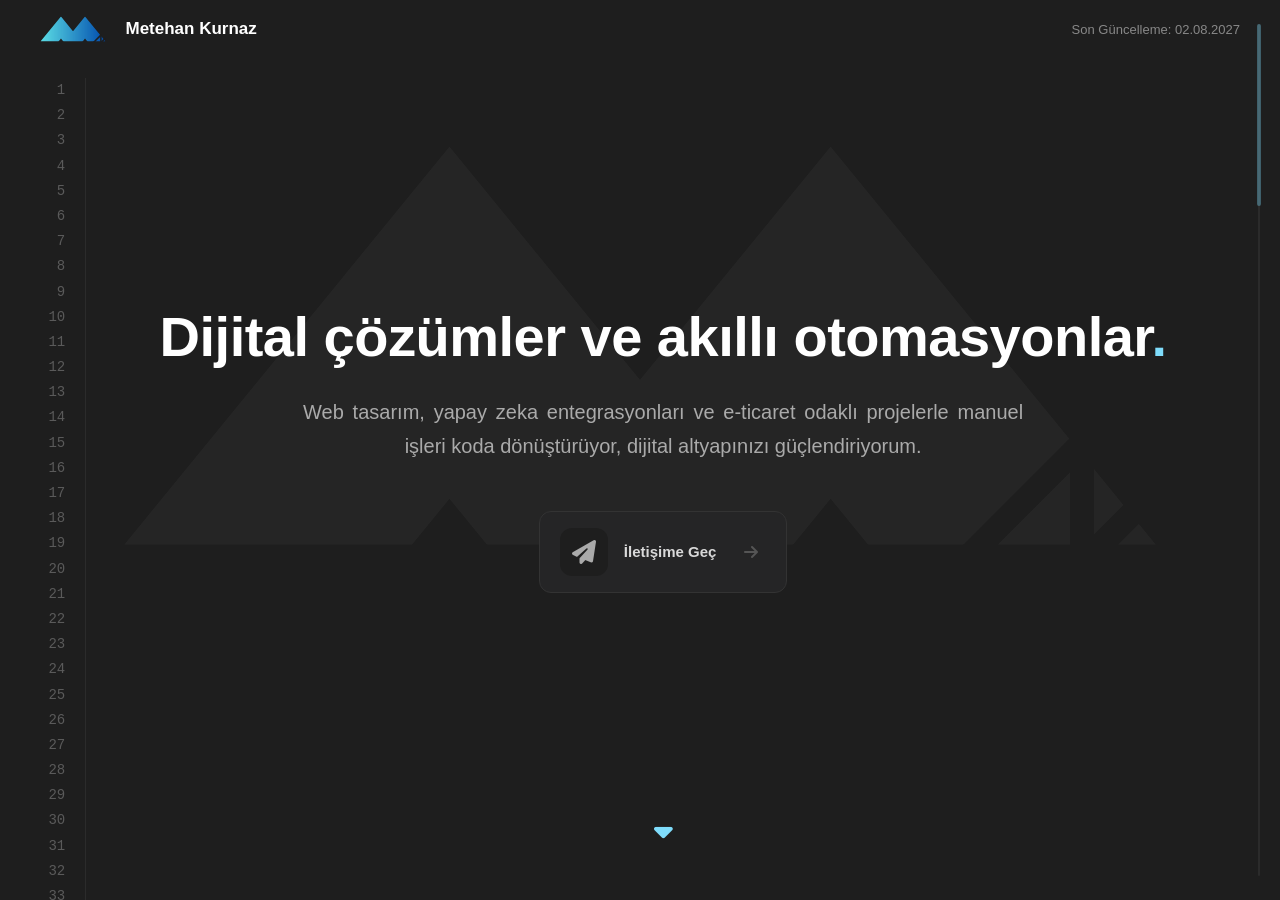
==== commit cb615703: "the latest changes updated" ====
--- a/index.html
+++ b/index.html
@@ -8,35 +8,43 @@
     <link rel="stylesheet" href="https://cdnjs.cloudflare.com/ajax/libs/font-awesome/6.4.0/css/all.min.css">
     <link rel="preconnect" href="https://fonts.googleapis.com">
     <link rel="preconnect" href="https://fonts.gstatic.com" crossorigin>
-    <link href="https://fonts.googleapis.com/css2?family=JetBrains+Mono:wght@400;500;700&display=swap" rel="stylesheet">
+    <link href="https://fonts.googleapis.com/css2?family=JetBrains+Mono:wght@400;700&display=swap" rel="stylesheet">
     <link rel="stylesheet" href="style.css">
 </head>
 <body>
     <main class="main-content">
         <header class="top-bar">
-            <a href="#about" class="brand">
+            <a href="#home" class="brand">
                 <img src="logo.svg" alt="" class="brand-logo">
                 <span class="brand-name">Metehan Kurnaz</span>
             </a>
-            <div class="top-bar-info">
-                <div class="language">TR | EN</div>
-                <div class="last-update">Son Güncelleme: 02.08.2027</div>
-            </div>
+            <div class="last-update">Son Güncelleme: 02.08.2027</div>
         </header>
 
         <div class="home-page">
             <div class="line-numbers"></div>
 
             <div class="content">
-                <section id="about" class="hero">
+                <section id="home" class="hero">
                     <div class="hero-text">
-                        <h2>Hakkımda</h2>
-                        <p>Dijital ekosisteme çeşitli platformlar için <span class="blue">e-hizmet ve dijital ürün tedariki</span> sağlayarak adım attım; bu süreçteki kazanımlarımla teknolojik altyapımı kurarak <span class="orange">freelance</span> dünyasında aktif bir kariyere yöneldim. Şu anda <span class="green">Yazılım</span> alanında akademik eğitimime devam ederken bir yandan da <span class="orange">yapay zeka destekli içerik otomasyonları, WordPress entegrasyonları, web tasarımı ve iş süreçlerini hızlandıran özel yazılım botları (otomasyon sistemleri)</span> üzerine profesyonel çözümler geliştiriyorum. Yazılım ve otomasyon süreçlerine duyduğum tutkunun yanı sıra, e-ticaret dinamikleriyle, özellikle <span class="blue">dijital ve fiziksel ürün</span> satışı operasyonlarıyla da yakından ilgileniyorum. Mevcut dijital yetkinliklerimi sürekli olarak genişletirken, bu vizyonumu <span class="green">oyun geliştirme</span> sektörüne de taşımayı hedeflemekteyim.</p>
+                        <h1 class="hero-title">Dijital çözümler ve akıllı otomasyonlar<span class="blue">.</span></h1>
+                        <p class="hero-subtitle">Web tasarım, yapay zeka entegrasyonları ve e-ticaret odaklı projelerle manuel işleri koda dönüştürüyor, dijital altyapınızı güçlendiriyorum.</p>
+
+                        <a href="#contact" class="contact-card hero-cta">
+                            <div class="contact-icon"><i class="fa-solid fa-paper-plane"></i></div>
+                            <span class="contact-platform">İletişime Geç</span>
+                            <i class="fa-solid fa-arrow-right cta-arrow"></i>
+                        </a>
                     </div>
 
-                    <a href="#projects" class="scroll-arrow" aria-label="Aşağı kaydır">
+                    <a href="#about" class="scroll-arrow" aria-label="Aşağı kaydır">
                         <i class="fa-solid fa-caret-down"></i>
                     </a>
+                </section>
+
+                <section id="about">
+                    <h2>Hakkımda</h2>
+                    <p>Dijital ekosisteme çeşitli platformlar için <span class="blue">e-hizmet ve dijital ürün tedariki</span> sağlayarak adım attım; bu süreçteki kazanımlarımla teknolojik altyapımı kurarak <span class="orange">freelance</span> dünyasında aktif bir kariyere yöneldim. Şu anda <span class="green">Yazılım</span> alanında akademik eğitimime devam ederken bir yandan da <span class="orange">Website tasarımı, yapay zeka entegrasyonları,  ve iş süreçlerini hızlandıran özel otomasyonlar</span> üzerine profesyonel çözümler geliştiriyorum. Yazılım ve otomasyon süreçlerine duyduğum tutkunun yanı sıra, e-ticaret dinamikleriyle, özellikle <span class="blue">dijital ve fiziksel ürün</span> satışı operasyonlarıyla da yakından ilgileniyorum. Mevcut dijital yetkinliklerimi sürekli olarak genişletirken, bu vizyonumu <span class="green">oyun geliştirme</span> sektörüne de taşımayı hedeflemekteyim.</p>
                 </section>
 
                 <section id="projects">
@@ -46,97 +54,32 @@
 
                 <section id="web-design">
                     <h3>Web Tasarımı ve Geliştirme</h3>
-                    <div class="project-card">
-                        <div class="card-content">
-                            <div class="project-title">Örnek Uygulama</div>
-                            <div class="project-status">
-                                <span class="status-dot green"></span>Yayınlandı
-                            </div>
-                        </div>
-                        <div class="card-logo">
-                            <i class="fa-brands fa-html5"></i>
-                        </div>
-                        <div class="card-acions">
-                            <button class="like-btn"><i class="fa-regular fa-thumbs-up"></i>Beğen</button>
-                        </div>
-                    </div>
+                    <div class="project-grid" data-category="web-design"></div>
                 </section>
 
                 <section id="automation">
                     <h3>Otomasyon Yazılımlar</h3>
-                    <div class="project-card">
-                        <div class="card-content">
-                            <div class="project-title">Örnek Uygulama</div>
-                            <div class="project-status">
-                                <span class="status-dot yellow"></span>Geliştiriliyor
-                            </div>
-                        </div>
-                        <div class="card-logo">
-                            <i class="fa-brands fa-whmcs"></i>
-                        </div>
-                        <div class="card-acions">
-                            <button class="like-btn"><i class="fa-regular fa-thumbs-up"></i>Beğen</button>
-                        </div>
-                    </div>
+                    <div class="project-grid" data-category="automation"></div>
                 </section>
-                
+
                 <section id="ai-integration">
                     <h3>AI Destekli Yazılımlar</h3>
-                    <div class="project-card">
-                        <div class="card-content">
-                            <div class="project-title">Örnek Uygulama</div>
-                            <div class="project-status">
-                                <span class="status-dot blue"></span>Planlandı
-                            </div>
-                        </div>
-                        <div class="card-logo">
-                            <i class="fa-solid fa-robot"></i>
-                        </div>
-                        <div class="card-acions">
-                            <button class="like-btn"><i class="fa-regular fa-thumbs-up"></i>Beğen</button>
-                        </div>
-                    </div>
+                    <div class="project-grid" data-category="ai-integration"></div>
                 </section>
 
                 <section id="e-commerce">
                     <h3>E-Ticaret</h3>
-                    <div class="project-card">
-                        <div class="card-content">
-                            <div class="project-title">Örnek Uygulama</div>
-                            <div class="project-status">
-                                <span class="status-dot red"></span>Durduruldu
-                            </div>
-                        </div>
-                        <div class="card-logo">
-                            <i class="fa-brands fa-steam"></i>
-                        </div>
-                        <div class="card-acions">
-                            <button class="like-btn"><i class="fa-regular fa-thumbs-up"></i>Beğen</button>
-                        </div>
-                    </div>
+                    <div class="project-grid" data-category="e-commerce"></div>
                 </section>
 
                 <section id="game-development">
                     <h3>Oyun Geliştirme</h3>
-                    <div class="project-card">
-                        <div class="card-content">
-                            <div class="project-title">Örnek Uygulama</div>
-                            <div class="project-status">
-                                <span class="status-dot green"></span>Yayınlandı
-                            </div>
-                        </div>
-                        <div class="card-logo">
-                            <i class="fa-solid fa-gamepad"></i>
-                        </div>
-                        <div class="card-acions">
-                            <button class="like-btn"><i class="fa-regular fa-thumbs-up"></i>Beğen</button>
-                        </div>
-                    </div>
+                    <div class="project-grid" data-category="game-development"></div>
                 </section>
 
                 <section id="stats">
                     <h2>İstatistikler</h2>
-                    <div class="stats-grid">
+                    <div class="stats-grid is-locked">
                         <div class="stat-box">
                             <div class="stat-number" data-target="100">0</div>
                             <div class="stat-title">Ürün & Hizmet</div>
@@ -149,27 +92,28 @@
                             <div class="stat-number" data-target="300">0</div>
                             <div class="stat-title">Oyun İndirmesi</div>
                         </div>
+                        <div class="locked-overlay">Yükleniyor...</div>
                     </div>
                 </section>
 
                 <section id="contact">
-<h2>İletişim</h2>
+                    <h2>İletişim</h2>
                     <p>Projelerim hakkında görüşmek, işbirliği yapmak veya sadece iletişim kurmak için aşağıdaki platformları kullanabilirsiniz.</p>
-                    
+
                     <div class="contact-grid">
-                        <a href="#" class="contact-card" target="_blank">
+                        <a href="https://github.com/metehanxkurnaz" class="contact-card" target="_blank" rel="noopener">
                             <div class="contact-icon"><i class="fa-brands fa-github"></i></div>
                             <div class="contact-info">
                                 <span class="contact-platform">GitHub</span>
-                                <span class="contact-handle">@kullaniciadiniz</span>
+                                <span class="contact-handle">@metehanxkurnaz</span>
                             </div>
                         </a>
-                        
-                        <a href="#" class="contact-card" target="_blank">
+
+                        <a href="https://www.r10.net/profil/174089-metehanz.html" class="contact-card" target="_blank" rel="noopener">
                             <div class="contact-icon"><span class="r10-icon">R10</span></div>
                             <div class="contact-info">
                                 <span class="contact-platform">R10.net</span>
-                                <span class="contact-handle">Profiliniz</span>
+                                <span class="contact-handle">@metehanz</span>
                             </div>
                         </a>
 
@@ -181,7 +125,7 @@
                             </div>
                         </a>
 
-                        <a href="#" class="contact-card" target="_blank">
+                        <a href="https://wa.me/905418353916" class="contact-card" target="_blank" rel="noopener">
                             <div class="contact-icon"><i class="fa-brands fa-whatsapp"></i></div>
                             <div class="contact-info">
                                 <span class="contact-platform">WhatsApp</span>
@@ -189,11 +133,11 @@
                             </div>
                         </a>
 
-                        <a href="#" class="contact-card" target="_blank">
+                        <a href="https://www.instagram.com/metehanxkurnaz" class="contact-card" target="_blank" rel="noopener">
                             <div class="contact-icon"><i class="fa-brands fa-instagram"></i></div>
                             <div class="contact-info">
                                 <span class="contact-platform">Instagram</span>
-                                <span class="contact-handle">@kullaniciadiniz</span>
+                                <span class="contact-handle">@metehanxkurnaz</span>
                             </div>
                         </a>
                     </div>
@@ -206,6 +150,19 @@
         <div class="scrollbar-thumb"></div>
     </div>
 
+    <div class="modal" hidden>
+        <div class="modal-backdrop"></div>
+        <div class="modal-window" role="dialog" aria-modal="true" aria-labelledby="modal-title">
+            <div class="modal-header">
+                <button class="modal-btn modal-back" aria-label="Geri"><i class="fa-solid fa-arrow-left"></i></button>
+                <span class="modal-title" id="modal-title"></span>
+                <button class="modal-btn modal-close" aria-label="Kapat"><i class="fa-solid fa-xmark"></i></button>
+            </div>
+            <div class="modal-body"></div>
+        </div>
+    </div>
+
+    <script src="projects.js"></script>
     <script src="script.js"></script>
 </body>
-</html>+</html>
--- a/style.css
+++ b/style.css
@@ -10,18 +10,15 @@
     background-color: #1e1e1e;
     color: #d9d9d9;
     height: 100vh;
+    height: 100dvh;
     overflow: hidden;
 }
 
-/* Arka plandaki büyük logo: M.png beyaz zeminli olduğu için renkleri
-   ters çevrilip "screen" ile karıştırılıyor, böylece sadece logo hafif gri görünüyor */
 body::before {
     content: '';
     position: fixed;
     inset: 0;
-    background: url('M.png') center / min(1300px, 95vw) no-repeat;
-    filter: invert(1);
-    mix-blend-mode: screen;
+    background: url('M-bg.png') center / min(1300px, 95vw) no-repeat;
     opacity: 0.035;
     pointer-events: none;
 }
@@ -44,11 +41,6 @@
     color: #888;
 }
 
-.top-bar-info {
-    display: flex;
-    gap: 24px;
-}
-
 .brand {
     display: flex;
     align-items: center;
@@ -68,8 +60,6 @@
 }
 
 .home-page {
-    position: relative;
-    -ms-overflow-style: none;
     scrollbar-width: none;
     display: flex;
     flex: 1;
@@ -86,8 +76,8 @@
     display: flex;
     flex-direction: column;
     text-align: right;
-    min-width: 15px; 
-    padding-right: 20px; 
+    min-width: 15px;
+    padding-right: 20px;
     border-right: 1px solid #2b2b2b;
     color: #5a5a5a;
     font-family: 'Courier New', Courier, monospace;
@@ -104,14 +94,15 @@
 }
 
 .content p {
-    font-size: 15px;
+    font-size: 20px;
     line-height: 1.8;
     margin-bottom: 24px;
     color: #d9d9d9;
-    max-width: 760px;
-}
-
-/* --- BÖLÜM ARALARI --- */
+    max-width: 1440px;
+    text-align: justify;
+}
+
+#about,
 #projects,
 #stats,
 #contact {
@@ -130,27 +121,55 @@
     padding-bottom: 140px;
 }
 
-/* --- GİRİŞ EKRANI (Hakkımda) --- */
 .hero {
     position: relative;
     display: flex;
     align-items: center;
+    justify-content: center;
     min-height: calc(100vh - 100px);
-}
-
-.content .hero h2 {
+    min-height: calc(100dvh - 100px);
+    padding-bottom: 60px;
+    text-align: center;
+}
+
+.hero-title {
+    font-size: 56px;
+    font-weight: 700;
+    line-height: 1.2;
+    letter-spacing: -0.5px;
+    color: #ffffff;
+    margin-bottom: 24px;
+}
+
+.content .hero-subtitle {
     font-size: 20px;
-    margin-bottom: 32px;
-}
-
-.content .hero p {
-    font-size: 20px;
-    line-height: 1.8;
-    margin-bottom: 320px;
-    max-width: 1440px;
-}
-
-/* İlk ekranın altında, ortada zıplayan ok */
+    line-height: 1.7;
+    color: #aaaaaa;
+    max-width: 720px;
+    margin: 0 auto 48px;
+    text-align-last: center;
+}
+
+.contact-card.hero-cta {
+    display: inline-flex;
+    padding-right: 28px;
+}
+
+.hero-cta .contact-platform {
+    margin-bottom: 0;
+}
+
+.cta-arrow {
+    margin-left: 12px;
+    color: #555555;
+    transition: transform 0.3s ease, color 0.3s ease;
+}
+
+.hero-cta:hover .cta-arrow {
+    color: #7fdcfb;
+    transform: translateX(4px);
+}
+
 .scroll-arrow {
     position: absolute;
     left: 50%;
@@ -160,11 +179,6 @@
     font-size: 30px;
     color: #7fdcfb;
     text-decoration: none;
-    transition: color 0.3s ease;
-}
-
-.scroll-arrow:hover {
-    color: #7fdcfb;
 }
 
 .scroll-arrow i {
@@ -172,7 +186,6 @@
     animation: arrow-bounce 2.8s ease-in-out infinite;
 }
 
-/* İki kısa zıplama, ardından duraksama */
 @keyframes arrow-bounce {
     0%   { transform: translateY(0); }
     7%   { transform: translateY(-12px); }
@@ -182,7 +195,6 @@
     100% { transform: translateY(0); }
 }
 
-/* --- ÖZEL KAYDIRMA ÇUBUĞU --- */
 .scrollbar {
     position: fixed;
     top: 24px;
@@ -229,56 +241,66 @@
     display: none;
 }
 
-@media (max-width: 900px) {
-    .top-bar,
-    .home-page {
-        padding-left: 16px;
-        padding-right: 16px;
-    }
-
-    .last-update,
-    .line-numbers {
-        display: none;
-    }
-
-    .content {
-        padding-left: 0;
-    }
-
-    .content {
-        padding-right: 0;
-    }
-
-    .stats-grid {
-        flex-direction: column;
-    }
-}
-
-.content h2, h3, h4 {
-    margin-bottom: 10px;
-}
-
-.content h3 {
-    color: rgba(216, 245, 253, 0.342);
+.project-grid {
+    display: grid;
+    grid-template-columns: repeat(2, minmax(0, 1fr));
+    gap: 20px;
+}
+
+.is-locked {
+    position: relative;
+}
+
+.locked-overlay {
+    position: absolute;
+    inset: -6px;
+    z-index: 2;
+    display: flex;
+    align-items: center;
+    justify-content: center;
+    background-color: rgba(37, 37, 38, 0.85);
+    backdrop-filter: blur(4px);
+    border: 1px solid #3c3c3c;
+    border-radius: 14px;
+    font-family: 'JetBrains Mono', monospace;
+    font-size: 20px;
+    letter-spacing: 1px;
+    color: #d9d9d9;
+    cursor: not-allowed;
 }
 
 .project-card {
     display: flex;
     justify-content: space-between;
-    align-items: flex-start;
+    align-items: center;
     background-color: #252526;
     border: 1px solid #333;
     border-radius: 12px;
     padding: 20px;
-    margin-bottom: 20px;
     position: relative;
     overflow: hidden;
     cursor: pointer;
-    transition: transform 0.2s border-color 0.2s;
+    transition: transform 0.2s, border-color 0.2s;
 }
 
 .project-card:hover {
     transform: translateY(-2px);
+}
+
+.more-card {
+    justify-content: center;
+    gap: 12px;
+    color: #888888;
+    font-size: 18px;
+    font-weight: 600;
+    transition: all 0.3s cubic-bezier(0.19, 1, 0.22, 1);
+}
+
+.more-card:hover {
+    transform: translateY(-5px);
+    color: #7fdcfb;
+    border-color: #7fdcfb;
+    background-color: rgba(127, 220, 251, 0.03);
 }
 
 .card-content {
@@ -351,7 +373,12 @@
 .like-btn:hover {
     color: #7fdcfb;
     border-color: #7fdcfb;
-    background-color: rgba(255, 215, 0, 0.01);
+}
+
+.like-btn.is-liked {
+    color: #1e1e1e;
+    border-color: #7fdcfb;
+    background-color: #7fdcfb;
 }
 
 .stats-grid {
@@ -479,39 +506,574 @@
     color: #cc9066;
 }
 
-/* --- MODERN BAŞLIKLAR (Yorum Satırı Görünümü) --- */
 .content h2 {
-    font-family: 'JetBrains Mono', monospace; /* Teknik font */
-    font-size: 15px; /* Büyük ve kaba değil, normal metin boyutuna yakın */
+    font-family: 'JetBrains Mono', monospace;
+    font-size: 20px;
     font-weight: 400;
-    color: #6a9955; /* VS Code klasik yeşil yorum satırı rengi */
-    margin-bottom: 24px;
+    color: #6a9955;
+    margin-bottom: 32px;
     letter-spacing: 0.5px;
-    text-transform: lowercase; /* Kod hissiyatını artırmak için küçük harf */
-}
-
-/* h2'lerin başına otomatik // ekler */
+    text-transform: lowercase;
+}
+
 .content h2::before {
     content: "// ";
 }
 
-/* Alt Başlıklar (Projelerim içindeki kategoriler vs.) */
 .content h3 {
+    font-size: 20px;
+    font-weight: 600;
+    color: #cc9066;
+    margin-bottom: 16px;
+    text-transform: lowercase;
+}
+
+.content h3::before {
+    content: "> ";
+}
+
+.modal {
+    position: fixed;
+    inset: 0;
+    z-index: 100;
+    display: flex;
+    align-items: center;
+    justify-content: center;
+}
+
+.modal[hidden] {
+    display: none;
+}
+
+.modal-backdrop {
+    position: absolute;
+    inset: 0;
+    background-color: rgba(10, 10, 10, 0.8);
+    animation: modal-fade 0.2s ease-out;
+}
+
+.modal-window {
+    position: relative;
+    display: flex;
+    flex-direction: column;
+    width: min(1180px, 92vw);
+    height: min(880px, 88vh);
+    background-color: #1e1e1e;
+    border: 1px solid #333;
+    border-radius: 16px;
+    box-shadow: 0 20px 50px rgba(0, 0, 0, 0.5);
+    overflow: hidden;
+    animation: modal-rise 0.22s ease-out;
+    will-change: transform, opacity;
+}
+
+@keyframes modal-fade {
+    from { opacity: 0; }
+}
+
+@keyframes modal-rise {
+    from { opacity: 0; transform: translateY(16px); }
+}
+
+.modal-header {
+    display: flex;
+    align-items: center;
+    justify-content: space-between;
+    gap: 16px;
+    padding: 14px 18px;
+    border-bottom: 1px solid #2b2b2b;
+}
+
+.modal-title {
     font-family: 'JetBrains Mono', monospace;
     font-size: 14px;
+    color: #808080;
+    text-transform: lowercase;
+}
+
+.modal-btn {
+    width: 40px;
+    height: 40px;
+    display: flex;
+    align-items: center;
+    justify-content: center;
+    background-color: #252526;
+    border: 1px solid #333;
+    border-radius: 10px;
+    color: #aaaaaa;
+    font-size: 16px;
+    cursor: pointer;
+    transition: all 0.2s;
+}
+
+.modal-btn:hover {
+    color: #7fdcfb;
+    border-color: #7fdcfb;
+}
+
+.modal-body {
+    flex: 1;
+    overflow-y: auto;
+    padding: 36px 44px 48px;
+    scrollbar-width: thin;
+    scrollbar-color: #3c3c3c transparent;
+}
+
+.modal-body p {
+    font-size: 16px;
+    line-height: 1.8;
+    color: #d9d9d9;
+    text-align: justify;
+    margin-bottom: 16px;
+}
+
+.modal-heading {
+    font-size: 26px;
+    font-weight: 600;
+    color: #cc9066;
+    text-transform: lowercase;
+    margin-bottom: 8px;
+}
+
+.modal-heading::before {
+    content: "> ";
+}
+
+.modal-body .modal-subheading {
+    color: #808080;
+    margin-bottom: 28px;
+}
+
+.product-top {
+    display: grid;
+    grid-template-columns: minmax(0, 1.25fr) minmax(0, 1fr);
+    gap: 44px;
+}
+
+.gallery-main {
+    position: relative;
+    aspect-ratio: 16 / 10;
+    background-color: #252526;
+    border: 1px solid #333;
+    border-radius: 12px;
+    overflow: hidden;
+}
+
+.gallery-slide {
+    position: absolute;
+    inset: 0;
+    opacity: 0;
+    transition: opacity 0.35s ease;
+}
+
+.gallery-slide.is-active {
+    opacity: 1;
+}
+
+.gallery-slide img,
+.gallery-thumb img {
+    width: 100%;
+    height: 100%;
+    object-fit: cover;
+    display: block;
+}
+
+.gallery-placeholder {
+    width: 100%;
+    height: 100%;
+    display: flex;
+    flex-direction: column;
+    align-items: center;
+    justify-content: center;
+    gap: 16px;
+    background: linear-gradient(135deg, #252526, #2d2d30);
+    color: #5a5a5a;
+    font-family: 'JetBrains Mono', monospace;
+    font-size: 13px;
+}
+
+.gallery-placeholder i {
+    font-size: 96px;
+    color: rgba(127, 220, 251, 0.2);
+}
+
+.gallery-nav {
+    position: absolute;
+    top: 50%;
+    transform: translateY(-50%);
+    width: 38px;
+    height: 38px;
+    border-radius: 50%;
+    border: 1px solid #3c3c3c;
+    background-color: rgba(30, 30, 30, 0.75);
+    color: #aaaaaa;
+    cursor: pointer;
+    z-index: 1;
+    transition: all 0.2s;
+}
+
+.gallery-nav.prev { left: 12px; }
+.gallery-nav.next { right: 12px; }
+
+.gallery-nav:hover {
+    color: #7fdcfb;
+    border-color: #7fdcfb;
+}
+
+.gallery-thumbs {
+    display: grid;
+    grid-template-columns: repeat(auto-fill, minmax(96px, 1fr));
+    gap: 10px;
+    margin-top: 12px;
+}
+
+.gallery-thumb {
+    aspect-ratio: 16 / 10;
+    padding: 0;
+    background: none;
+    border: 1px solid #333;
+    border-radius: 8px;
+    overflow: hidden;
+    cursor: pointer;
+    opacity: 0.55;
+    transition: all 0.2s;
+}
+
+.gallery-thumb .gallery-placeholder {
+    font-size: 0;
+    gap: 0;
+}
+
+.gallery-thumb .gallery-placeholder i {
+    font-size: 24px;
+}
+
+.gallery-thumb:hover,
+.gallery-thumb.is-active {
+    opacity: 1;
+    border-color: #7fdcfb;
+}
+
+.product-info {
+    display: flex;
+    flex-direction: column;
+    gap: 16px;
+}
+
+.product-category {
+    font-family: 'JetBrains Mono', monospace;
+    font-size: 14px;
+    color: #cc9066;
+    text-transform: lowercase;
+}
+
+.product-category::before {
+    content: "> ";
+}
+
+.product-title {
+    font-size: 34px;
+    font-weight: 700;
+    color: #ffffff;
+    line-height: 1.2;
+}
+
+.modal-body .product-summary {
+    color: #aaaaaa;
+    margin-bottom: 0;
+}
+
+.product-features {
+    list-style: none;
+    display: flex;
+    flex-direction: column;
+    gap: 10px;
+    font-size: 15px;
+    color: #d9d9d9;
+}
+
+.product-features i {
+    color: #7fdcfb;
+    margin-right: 10px;
+}
+
+.product-actions {
+    display: flex;
+    gap: 12px;
+    margin-top: 12px;
+}
+
+.quote-btn {
+    flex: 1;
+    display: flex;
+    align-items: center;
+    justify-content: center;
+    gap: 10px;
+    padding: 14px 24px;
+    background-color: rgba(127, 220, 251, 0.08);
+    border: 1px solid #7fdcfb;
+    border-radius: 10px;
+    color: #7fdcfb;
+    font-size: 16px;
+    font-weight: 600;
+    cursor: pointer;
+    transition: all 0.3s cubic-bezier(0.19, 1, 0.22, 1);
+}
+
+.quote-btn:hover {
+    background-color: #7fdcfb;
+    color: #1e1e1e;
+    box-shadow: 0 0 18px rgba(127, 220, 251, 0.4);
+}
+
+.like-btn.like-btn-large {
+    padding: 14px 22px;
+    border-radius: 10px;
+    font-size: 15px;
+}
+
+.product-section {
+    margin-top: 56px;
+}
+
+.modal-section-title {
+    font-family: 'JetBrains Mono', monospace;
+    font-size: 16px;
     font-weight: 400;
-    color: #808080; /* Daha soluk, gri bir yorum rengi */
-    margin-bottom: 16px;
+    color: #6a9955;
     text-transform: lowercase;
-}
-
-/* h3'leri HTML yorum satırı gibi gösterir: <!-- Başlık --> */
-.content h3::before {
-    content: "<!-- ";
-    color: #5c6370;
-}
-
-.content h3::after {
-    content: " -->";
-    color: #5c6370;
-}+    margin-bottom: 20px;
+}
+
+.modal-section-title::before {
+    content: "// ";
+}
+
+@media (pointer: coarse) {
+    .scrollbar {
+        display: none;
+    }
+}
+
+@media (max-width: 1200px) {
+    .content {
+        padding: 0 40px;
+    }
+
+    .hero-title {
+        font-size: 48px;
+    }
+}
+
+@media (max-width: 900px) {
+    .top-bar {
+        padding: 14px 24px;
+    }
+
+    .home-page {
+        padding: 16px 32px;
+    }
+
+    .last-update,
+    .line-numbers {
+        display: none;
+    }
+
+    .content {
+        padding: 0;
+    }
+
+    .hero-title {
+        font-size: 40px;
+    }
+
+    .content .hero-subtitle,
+    .content p {
+        font-size: 18px;
+    }
+
+    #about,
+    #projects,
+    #stats,
+    #contact {
+        padding-top: 100px;
+    }
+
+    #contact {
+        padding-bottom: 100px;
+    }
+
+    .modal-window {
+        width: 94vw;
+        height: 90vh;
+        height: 90dvh;
+    }
+
+    .modal-body {
+        padding: 28px 28px 40px;
+    }
+
+    .product-top {
+        grid-template-columns: 1fr;
+        gap: 28px;
+    }
+}
+
+@media (max-width: 600px) {
+    .top-bar {
+        padding: 12px 24px;
+    }
+
+    .home-page {
+        padding: 12px 24px;
+    }
+
+    .brand {
+        gap: 12px;
+    }
+
+    .brand-logo {
+        height: 22px;
+    }
+
+    .brand-name {
+        font-size: 15px;
+    }
+
+    .hero-title {
+        font-size: 32px;
+        letter-spacing: 0;
+    }
+
+    .content .hero-subtitle {
+        font-size: 16px;
+        margin-bottom: 36px;
+        text-align: center;
+    }
+
+    .content p {
+        font-size: 16px;
+    }
+
+    .content h2 {
+        font-size: 17px;
+        margin-bottom: 20px;
+    }
+
+    .content h3 {
+        font-size: 17px;
+    }
+
+    #about,
+    #projects,
+    #stats,
+    #contact {
+        padding-top: 72px;
+    }
+
+    #contact {
+        padding-bottom: 72px;
+    }
+
+    #web-design,
+    #automation,
+    #ai-integration,
+    #e-commerce,
+    #game-development {
+        margin-top: 32px;
+    }
+
+    .project-grid {
+        grid-template-columns: 1fr;
+        gap: 14px;
+    }
+
+    .project-grid.is-locked > .project-card:nth-child(n + 3) {
+        display: none;
+    }
+
+    .project-card {
+        padding: 16px;
+    }
+
+    .project-title {
+        font-size: 16px;
+    }
+
+    .card-logo {
+        font-size: 100px;
+    }
+
+    .locked-overlay {
+        font-size: 16px;
+    }
+
+    .stats-grid {
+        flex-direction: column;
+        gap: 14px;
+    }
+
+    .stat-box {
+        padding: 22px 16px;
+    }
+
+    .stat-number {
+        font-size: 38px;
+    }
+
+    .contact-grid {
+        grid-template-columns: 1fr;
+        gap: 14px;
+    }
+
+    .modal-window {
+        width: 100vw;
+        height: 100vh;
+        height: 100dvh;
+        border: none;
+        border-radius: 0;
+    }
+
+    .modal-header {
+        padding: 10px 12px;
+    }
+
+    .modal-title {
+        font-size: 12px;
+        overflow: hidden;
+        white-space: nowrap;
+        text-overflow: ellipsis;
+    }
+
+    .modal-body {
+        padding: 20px 24px 32px;
+    }
+
+    .modal-heading {
+        font-size: 21px;
+    }
+
+    .product-title {
+        font-size: 26px;
+    }
+
+    .gallery-placeholder i {
+        font-size: 64px;
+    }
+
+    .gallery-thumbs {
+        grid-template-columns: repeat(3, 1fr);
+    }
+
+    .product-actions {
+        flex-wrap: wrap;
+    }
+
+    .modal-body p {
+        font-size: 15px;
+    }
+
+    .product-section {
+        margin-top: 40px;
+    }
+}
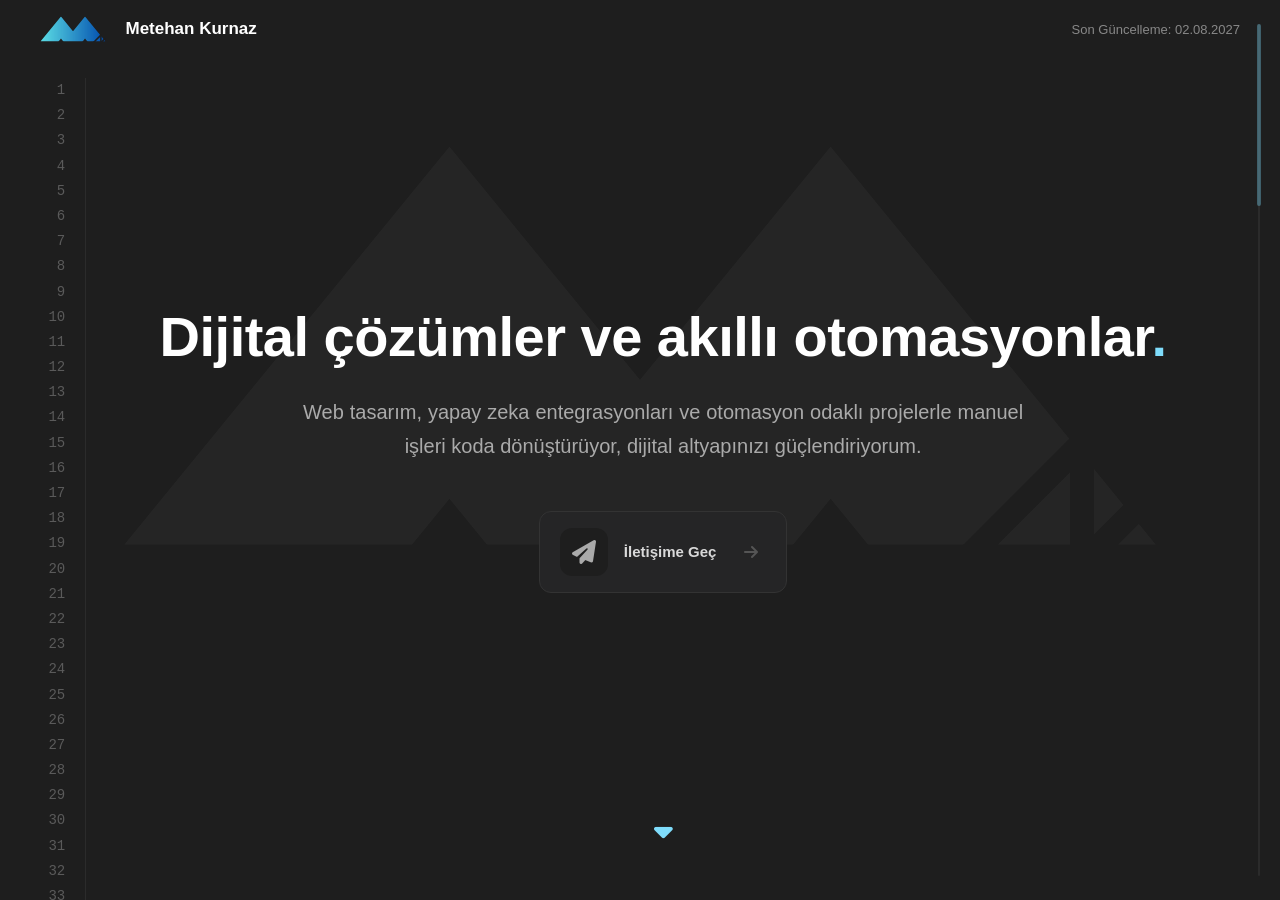
==== commit d864e66e: "website is complete" ====
--- a/index.html
+++ b/index.html
@@ -28,7 +28,7 @@
                 <section id="home" class="hero">
                     <div class="hero-text">
                         <h1 class="hero-title">Dijital çözümler ve akıllı otomasyonlar<span class="blue">.</span></h1>
-                        <p class="hero-subtitle">Web tasarım, yapay zeka entegrasyonları ve e-ticaret odaklı projelerle manuel işleri koda dönüştürüyor, dijital altyapınızı güçlendiriyorum.</p>
+                        <p class="hero-subtitle">Web tasarım, yapay zeka entegrasyonları ve otomasyon odaklı projelerle manuel işleri koda dönüştürüyor, dijital altyapınızı güçlendiriyorum.</p>
 
                         <a href="#contact" class="contact-card hero-cta">
                             <div class="contact-icon"><i class="fa-solid fa-paper-plane"></i></div>
@@ -101,30 +101,6 @@
                     <p>Projelerim hakkında görüşmek, işbirliği yapmak veya sadece iletişim kurmak için aşağıdaki platformları kullanabilirsiniz.</p>
 
                     <div class="contact-grid">
-                        <a href="https://github.com/metehanxkurnaz" class="contact-card" target="_blank" rel="noopener">
-                            <div class="contact-icon"><i class="fa-brands fa-github"></i></div>
-                            <div class="contact-info">
-                                <span class="contact-platform">GitHub</span>
-                                <span class="contact-handle">@metehanxkurnaz</span>
-                            </div>
-                        </a>
-
-                        <a href="https://www.r10.net/profil/174089-metehanz.html" class="contact-card" target="_blank" rel="noopener">
-                            <div class="contact-icon"><span class="r10-icon">R10</span></div>
-                            <div class="contact-info">
-                                <span class="contact-platform">R10.net</span>
-                                <span class="contact-handle">@metehanz</span>
-                            </div>
-                        </a>
-
-                        <a href="#" class="contact-card">
-                            <div class="contact-icon"><i class="fa-solid fa-envelope"></i></div>
-                            <div class="contact-info">
-                                <span class="contact-platform">E-Posta</span>
-                                <span class="contact-handle">mail@adresiniz.com</span>
-                            </div>
-                        </a>
-
                         <a href="https://wa.me/905418353916" class="contact-card" target="_blank" rel="noopener">
                             <div class="contact-icon"><i class="fa-brands fa-whatsapp"></i></div>
                             <div class="contact-info">
@@ -137,6 +113,30 @@
                             <div class="contact-icon"><i class="fa-brands fa-instagram"></i></div>
                             <div class="contact-info">
                                 <span class="contact-platform">Instagram</span>
+                                <span class="contact-handle">@metehanxkurnaz</span>
+                            </div>
+                        </a>
+
+                        <a href="#" class="contact-card">
+                            <div class="contact-icon"><i class="fa-solid fa-envelope"></i></div>
+                            <div class="contact-info">
+                                <span class="contact-platform">E-Posta</span>
+                                <span class="contact-handle">mail@adresiniz.com</span>
+                            </div>
+                        </a>
+
+                        <a href="https://www.r10.net/profil/174089-metehanz.html" class="contact-card" target="_blank" rel="noopener">
+                            <div class="contact-icon"><span class="r10-icon">R10</span></div>
+                            <div class="contact-info">
+                                <span class="contact-platform">R10.net</span>
+                                <span class="contact-handle">@metehanz</span>
+                            </div>
+                        </a>
+
+                        <a href="https://github.com/metehanxkurnaz" class="contact-card" target="_blank" rel="noopener">
+                            <div class="contact-icon"><i class="fa-brands fa-github"></i></div>
+                            <div class="contact-info">
+                                <span class="contact-platform">GitHub</span>
                                 <span class="contact-handle">@metehanxkurnaz</span>
                             </div>
                         </a>
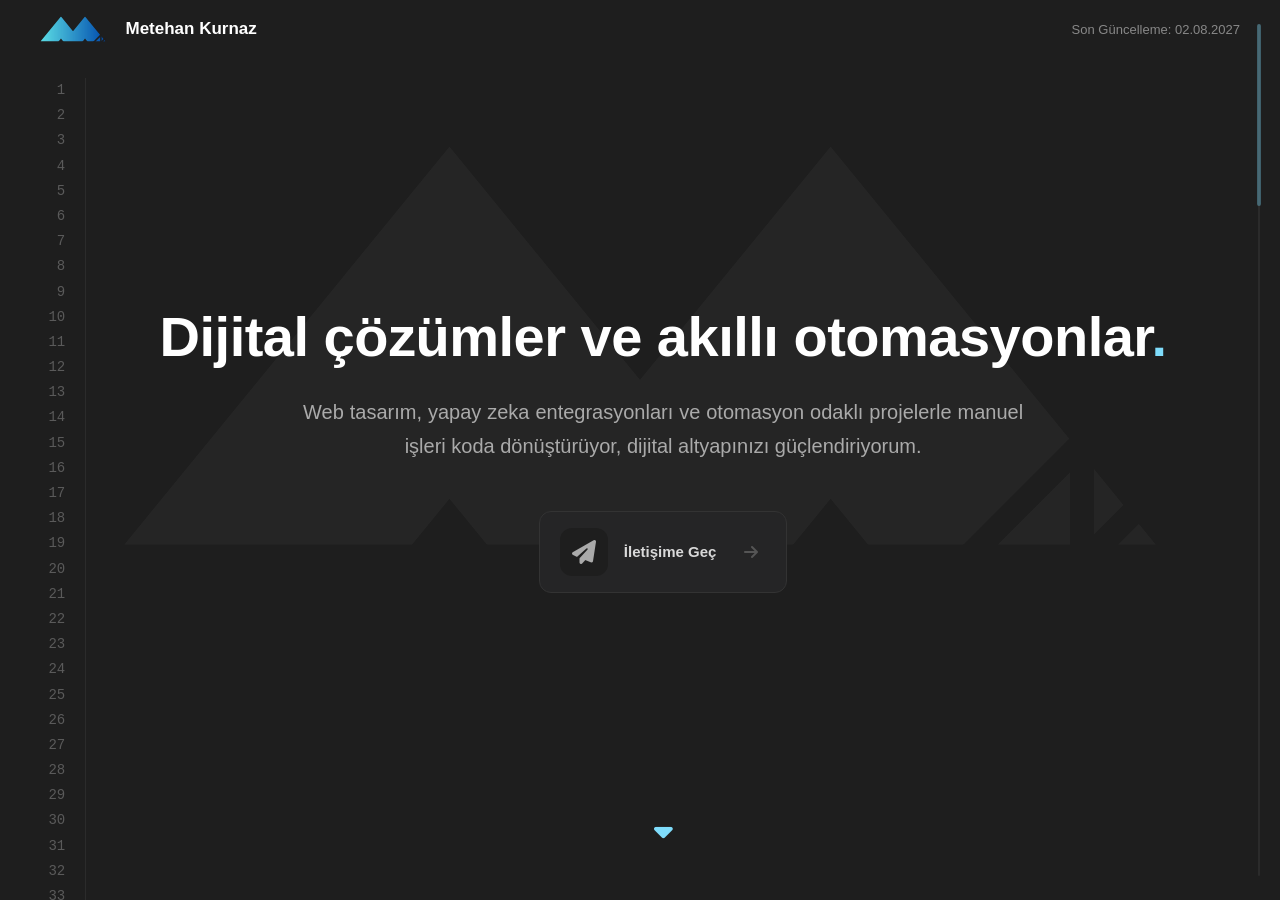
==== commit 487882b8: "Simplify code, rename quote button and smooth out scrolling - Rename the project pop-up's "Fiyat Al"" ====
--- a/index.html
+++ b/index.html
@@ -26,7 +26,7 @@
 
             <div class="content">
                 <section id="home" class="hero">
-                    <div class="hero-text">
+                    <div>
                         <h1 class="hero-title">Dijital çözümler ve akıllı otomasyonlar<span class="blue">.</span></h1>
                         <p class="hero-subtitle">Web tasarım, yapay zeka entegrasyonları ve otomasyon odaklı projelerle manuel işleri koda dönüştürüyor, dijital altyapınızı güçlendiriyorum.</p>
 
@@ -50,31 +50,7 @@
                 <section id="projects">
                     <h2>Hizmet ve Ürünlerim</h2>
                     <p>Aşağıda, fikir aşamasından tamamlanma sürecine kadar üzerinde çalıştığım tüm projelerimin güncel durumlarını listeliyorum. Tamamlanan projeleri buradan inceleyebilir ve edinebilirsiniz.</p>
-                </section>
-
-                <section id="web-design">
-                    <h3>Web Tasarımı ve Geliştirme</h3>
-                    <div class="project-grid" data-category="web-design"></div>
-                </section>
-
-                <section id="automation">
-                    <h3>Otomasyon Yazılımlar</h3>
-                    <div class="project-grid" data-category="automation"></div>
-                </section>
-
-                <section id="ai-integration">
-                    <h3>AI Destekli Yazılımlar</h3>
-                    <div class="project-grid" data-category="ai-integration"></div>
-                </section>
-
-                <section id="e-commerce">
-                    <h3>E-Ticaret</h3>
-                    <div class="project-grid" data-category="e-commerce"></div>
-                </section>
-
-                <section id="game-development">
-                    <h3>Oyun Geliştirme</h3>
-                    <div class="project-grid" data-category="game-development"></div>
+                    <div class="categories"></div>
                 </section>
 
                 <section id="stats">
--- a/style.css
+++ b/style.css
@@ -1,3 +1,17 @@
+:root {
+    --bg: #1e1e1e;
+    --surface: #252526;
+    --border: #333;
+    --text: #d9d9d9;
+    --muted: #aaaaaa;
+    --accent: #7fdcfb;
+    --orange: #cc9066;
+    --comment: #6a9955;
+    --mono: 'JetBrains Mono', monospace;
+    --section-gap: 140px;
+    --category-gap: 48px;
+}
+
 * {
     margin: 0;
     padding: 0;
@@ -7,8 +21,8 @@
 
 body {
     display: flex;
-    background-color: #1e1e1e;
-    color: #d9d9d9;
+    background-color: var(--bg);
+    color: var(--text);
     height: 100vh;
     height: 100dvh;
     overflow: hidden;
@@ -50,7 +64,6 @@
 
 .brand-logo {
     height: 26px;
-    width: auto;
 }
 
 .brand-name {
@@ -60,12 +73,12 @@
 }
 
 .home-page {
-    scrollbar-width: none;
     display: flex;
     flex: 1;
     padding: 20px 40px;
     overflow-y: auto;
     scroll-behavior: smooth;
+    scrollbar-width: none;
 }
 
 .home-page::-webkit-scrollbar {
@@ -97,7 +110,6 @@
     font-size: 20px;
     line-height: 1.8;
     margin-bottom: 24px;
-    color: #d9d9d9;
     max-width: 1440px;
     text-align: justify;
 }
@@ -106,19 +118,15 @@
 #projects,
 #stats,
 #contact {
-    padding-top: 140px;
-}
-
-#web-design,
-#automation,
-#ai-integration,
-#e-commerce,
-#game-development {
-    margin-top: 48px;
+    padding-top: var(--section-gap);
 }
 
 #contact {
-    padding-bottom: 140px;
+    padding-bottom: var(--section-gap);
+}
+
+.category {
+    margin-top: var(--category-gap);
 }
 
 .hero {
@@ -144,7 +152,7 @@
 .content .hero-subtitle {
     font-size: 20px;
     line-height: 1.7;
-    color: #aaaaaa;
+    color: var(--muted);
     max-width: 720px;
     margin: 0 auto 48px;
     text-align-last: center;
@@ -166,7 +174,7 @@
 }
 
 .hero-cta:hover .cta-arrow {
-    color: #7fdcfb;
+    color: var(--accent);
     transform: translateX(4px);
 }
 
@@ -177,7 +185,7 @@
     transform: translateX(-50%);
     padding: 8px 16px;
     font-size: 30px;
-    color: #7fdcfb;
+    color: var(--accent);
     text-decoration: none;
 }
 
@@ -187,12 +195,9 @@
 }
 
 @keyframes arrow-bounce {
-    0%   { transform: translateY(0); }
-    7%   { transform: translateY(-12px); }
-    14%  { transform: translateY(0); }
-    21%  { transform: translateY(-8px); }
-    28%  { transform: translateY(0); }
-    100% { transform: translateY(0); }
+    0%, 14%, 28%, 100% { transform: translateY(0); }
+    7%  { transform: translateY(-12px); }
+    21% { transform: translateY(-8px); }
 }
 
 .scrollbar {
@@ -218,6 +223,10 @@
     transition: background-color 0.3s ease;
 }
 
+.scrollbar:hover::before {
+    background-color: var(--border);
+}
+
 .scrollbar-thumb {
     position: relative;
     width: 4px;
@@ -226,19 +235,24 @@
     transition: width 0.2s ease, background-color 0.3s ease, box-shadow 0.3s ease;
 }
 
-.scrollbar:hover::before {
-    background-color: #333333;
-}
-
 .scrollbar:hover .scrollbar-thumb,
 .scrollbar.is-active .scrollbar-thumb {
     width: 6px;
-    background-color: #7fdcfb;
+    background-color: var(--accent);
     box-shadow: 0 0 10px rgba(127, 220, 251, 0.5);
 }
 
 .scrollbar.is-hidden {
     display: none;
+}
+
+.project-card,
+.stat-box,
+.contact-card,
+.gallery-main {
+    background-color: var(--surface);
+    border: 1px solid var(--border);
+    border-radius: 12px;
 }
 
 .project-grid {
@@ -251,6 +265,10 @@
     position: relative;
 }
 
+.is-locked > :not(.locked-overlay) {
+    filter: blur(3px);
+}
+
 .locked-overlay {
     position: absolute;
     inset: -6px;
@@ -259,13 +277,11 @@
     align-items: center;
     justify-content: center;
     background-color: rgba(37, 37, 38, 0.85);
-    backdrop-filter: blur(4px);
     border: 1px solid #3c3c3c;
     border-radius: 14px;
-    font-family: 'JetBrains Mono', monospace;
+    font-family: var(--mono);
     font-size: 20px;
     letter-spacing: 1px;
-    color: #d9d9d9;
     cursor: not-allowed;
 }
 
@@ -273,9 +289,6 @@
     display: flex;
     justify-content: space-between;
     align-items: center;
-    background-color: #252526;
-    border: 1px solid #333;
-    border-radius: 12px;
     padding: 20px;
     position: relative;
     overflow: hidden;
@@ -293,17 +306,27 @@
     color: #888888;
     font-size: 18px;
     font-weight: 600;
+}
+
+.more-card,
+.contact-card {
     transition: all 0.3s cubic-bezier(0.19, 1, 0.22, 1);
 }
 
-.more-card:hover {
+.more-card:hover,
+.contact-card:hover {
     transform: translateY(-5px);
-    color: #7fdcfb;
-    border-color: #7fdcfb;
+    border-color: var(--accent);
     background-color: rgba(127, 220, 251, 0.03);
 }
 
-.card-content {
+.more-card:hover,
+.contact-card:hover .contact-platform {
+    color: var(--accent);
+}
+
+.card-content,
+.card-actions {
     position: relative;
     z-index: 1;
 }
@@ -319,7 +342,7 @@
     display: flex;
     align-items: center;
     font-size: 13px;
-    color: #aaaaaa;
+    color: var(--muted);
     gap: 8px;
 }
 
@@ -327,13 +350,14 @@
     width: 10px;
     height: 10px;
     border-radius: 50%;
-    display: inline-block;
-}
-
-.status-dot.green { background-color: #4CAF50; box-shadow: 0 0 8px rgba(76, 175, 80, 0.5); }
-.status-dot.yellow { background-color: #FFC107; box-shadow: 0 0 8px rgba(255, 193, 7, 0.5); }
-.status-dot.blue { background-color: #2196F3; box-shadow: 0 0 8px rgba(33, 150, 243, 0.5); }
-.status-dot.red { background-color: #F44336; box-shadow: 0 0 8px rgba(244, 67, 54, 0.5); }
+    background-color: rgb(var(--dot));
+    box-shadow: 0 0 8px rgba(var(--dot), 0.5);
+}
+
+.status-dot.green  { --dot: 76, 175, 80; }
+.status-dot.yellow { --dot: 255, 193, 7; }
+.status-dot.blue   { --dot: 33, 150, 243; }
+.status-dot.red    { --dot: 244, 67, 54; }
 
 .card-logo {
     position: absolute;
@@ -342,7 +366,6 @@
     font-size: 130px;
     color: rgba(127, 220, 251, 0.08);
     transform: rotate(-15deg);
-    z-index: 0;
     pointer-events: none;
     transition: transform 0.4s ease;
 }
@@ -351,51 +374,55 @@
     transform: rotate(0deg) scale(1.1);
 }
 
-.card-actions {
-    position: relative;
-    z-index: 1;
+.like-btn,
+.modal-btn,
+.gallery-nav {
+    display: flex;
+    align-items: center;
+    justify-content: center;
+    color: var(--muted);
+    cursor: pointer;
+    transition: all 0.2s;
 }
 
 .like-btn {
+    gap: 6px;
+    padding: 6px 12px;
     background: none;
     border: 1px solid #444;
+    border-radius: 6px;
     color: #888;
-    padding: 6px 12px;
-    border-radius: 6px;
-    cursor: pointer;
     font-size: 13px;
-    transition: all 0.2s;
-    display: flex;
-    align-items: center;
-    gap: 6px;
-}
-
-.like-btn:hover {
-    color: #7fdcfb;
-    border-color: #7fdcfb;
+}
+
+.like-btn:hover,
+.modal-btn:hover,
+.gallery-nav:hover {
+    color: var(--accent);
+    border-color: var(--accent);
 }
 
 .like-btn.is-liked {
-    color: #1e1e1e;
-    border-color: #7fdcfb;
-    background-color: #7fdcfb;
+    color: var(--bg);
+    border-color: var(--accent);
+    background-color: var(--accent);
+}
+
+.like-btn.is-liked i {
+    font-weight: 900;
 }
 
 .stats-grid {
     display: flex;
     gap: 20px;
-    margin-top: 30px;
-    margin-bottom: 20px;
+    margin: 30px 0 20px;
 }
 
 .stat-box {
     flex: 1;
-    background-color: #252526;
-    border: 1px solid #333;
-    border-radius: 12px;
     padding: 30px 20px;
     text-align: center;
-    transition: transform 0.2s, border-color 0.2s;
+    transition: transform 0.2s;
 }
 
 .stat-box:hover {
@@ -405,14 +432,14 @@
 .stat-number {
     font-size: 46px;
     font-weight: 700;
-    color: #7fdcfb;
+    color: var(--accent);
     margin-bottom: 8px;
-    font-family: 'JetBrains Mono', monospace;
+    font-family: var(--mono);
 }
 
 .stat-title {
     font-size: 15px;
-    color: #aaaaaa;
+    color: var(--muted);
     font-weight: 500;
 }
 
@@ -427,31 +454,33 @@
     display: flex;
     align-items: center;
     gap: 16px;
-    background-color: #252526;
-    border: 1px solid #333;
-    border-radius: 12px;
     padding: 16px 20px;
     text-decoration: none;
-    transition: all 0.3s cubic-bezier(0.19, 1, 0.22, 1);
 }
 
 .contact-icon {
     width: 48px;
     height: 48px;
-    background-color: #1e1e1e;
+    background-color: var(--bg);
     border-radius: 12px;
     display: flex;
     align-items: center;
     justify-content: center;
     font-size: 24px;
-    color: #aaaaaa;
+    color: var(--muted);
     transition: all 0.3s ease;
+}
+
+.contact-card:hover .contact-icon {
+    background-color: var(--accent);
+    color: var(--bg);
+    box-shadow: 0 0 15px rgba(127, 220, 251, 0.4);
 }
 
 .r10-icon {
     font-size: 16px;
     font-weight: 800;
-    font-family: 'JetBrains Mono', monospace;
+    font-family: var(--mono);
     letter-spacing: -0.5px;
 }
 
@@ -463,7 +492,7 @@
 .contact-platform {
     font-size: 15px;
     font-weight: 600;
-    color: #d9d9d9;
+    color: var(--text);
     margin-bottom: 3px;
     transition: color 0.3s ease;
 }
@@ -474,28 +503,12 @@
     transition: color 0.3s ease;
 }
 
-.contact-card:hover {
-    transform: translateY(-5px);
-    border-color: #7fdcfb;
-    background-color: rgba(127, 220, 251, 0.03);
-}
-
-.contact-card:hover .contact-icon {
-    background-color: #7fdcfb;
-    color: #1e1e1e;
-    box-shadow: 0 0 15px rgba(127, 220, 251, 0.4);
-}
-
-.contact-card:hover .contact-platform {
-    color: #7fdcfb;
-}
-
 .contact-card:hover .contact-handle {
-    color: #aaaaaa;
+    color: var(--muted);
 }
 
 .blue {
-    color: #7fdcfb;
+    color: var(--accent);
 }
 
 .green {
@@ -503,32 +516,60 @@
 }
 
 .orange {
-    color: #cc9066;
+    color: var(--orange);
+}
+
+.content h2,
+.modal-section-title {
+    font-family: var(--mono);
+    font-weight: 400;
+    color: var(--comment);
+    text-transform: lowercase;
 }
 
 .content h2 {
-    font-family: 'JetBrains Mono', monospace;
     font-size: 20px;
-    font-weight: 400;
-    color: #6a9955;
     margin-bottom: 32px;
     letter-spacing: 0.5px;
+}
+
+.modal-section-title {
+    font-size: 16px;
+    margin-bottom: 20px;
+}
+
+.content h2::before,
+.modal-section-title::before {
+    content: "// ";
+}
+
+.content h3,
+.modal-heading,
+.product-category {
+    font-weight: 600;
+    color: var(--orange);
     text-transform: lowercase;
-}
-
-.content h2::before {
-    content: "// ";
 }
 
 .content h3 {
     font-size: 20px;
-    font-weight: 600;
-    color: #cc9066;
     margin-bottom: 16px;
-    text-transform: lowercase;
-}
-
-.content h3::before {
+}
+
+.modal-heading {
+    font-size: 26px;
+    margin-bottom: 8px;
+}
+
+.product-category {
+    font-family: var(--mono);
+    font-size: 14px;
+    font-weight: 400;
+}
+
+.content h3::before,
+.modal-heading::before,
+.product-category::before {
     content: "> ";
 }
 
@@ -558,8 +599,8 @@
     flex-direction: column;
     width: min(1180px, 92vw);
     height: min(880px, 88vh);
-    background-color: #1e1e1e;
-    border: 1px solid #333;
+    background-color: var(--bg);
+    border: 1px solid var(--border);
     border-radius: 16px;
     box-shadow: 0 20px 50px rgba(0, 0, 0, 0.5);
     overflow: hidden;
@@ -585,7 +626,7 @@
 }
 
 .modal-title {
-    font-family: 'JetBrains Mono', monospace;
+    font-family: var(--mono);
     font-size: 14px;
     color: #808080;
     text-transform: lowercase;
@@ -594,21 +635,10 @@
 .modal-btn {
     width: 40px;
     height: 40px;
-    display: flex;
-    align-items: center;
-    justify-content: center;
-    background-color: #252526;
-    border: 1px solid #333;
+    background-color: var(--surface);
+    border: 1px solid var(--border);
     border-radius: 10px;
-    color: #aaaaaa;
     font-size: 16px;
-    cursor: pointer;
-    transition: all 0.2s;
-}
-
-.modal-btn:hover {
-    color: #7fdcfb;
-    border-color: #7fdcfb;
 }
 
 .modal-body {
@@ -622,21 +652,8 @@
 .modal-body p {
     font-size: 16px;
     line-height: 1.8;
-    color: #d9d9d9;
     text-align: justify;
     margin-bottom: 16px;
-}
-
-.modal-heading {
-    font-size: 26px;
-    font-weight: 600;
-    color: #cc9066;
-    text-transform: lowercase;
-    margin-bottom: 8px;
-}
-
-.modal-heading::before {
-    content: "> ";
 }
 
 .modal-body .modal-subheading {
@@ -653,9 +670,6 @@
 .gallery-main {
     position: relative;
     aspect-ratio: 16 / 10;
-    background-color: #252526;
-    border: 1px solid #333;
-    border-radius: 12px;
     overflow: hidden;
 }
 
@@ -686,9 +700,9 @@
     align-items: center;
     justify-content: center;
     gap: 16px;
-    background: linear-gradient(135deg, #252526, #2d2d30);
+    background: linear-gradient(135deg, var(--surface), #2d2d30);
     color: #5a5a5a;
-    font-family: 'JetBrains Mono', monospace;
+    font-family: var(--mono);
     font-size: 13px;
 }
 
@@ -706,19 +720,11 @@
     border-radius: 50%;
     border: 1px solid #3c3c3c;
     background-color: rgba(30, 30, 30, 0.75);
-    color: #aaaaaa;
-    cursor: pointer;
     z-index: 1;
-    transition: all 0.2s;
 }
 
 .gallery-nav.prev { left: 12px; }
 .gallery-nav.next { right: 12px; }
-
-.gallery-nav:hover {
-    color: #7fdcfb;
-    border-color: #7fdcfb;
-}
 
 .gallery-thumbs {
     display: grid;
@@ -729,9 +735,8 @@
 
 .gallery-thumb {
     aspect-ratio: 16 / 10;
-    padding: 0;
     background: none;
-    border: 1px solid #333;
+    border: 1px solid var(--border);
     border-radius: 8px;
     overflow: hidden;
     cursor: pointer;
@@ -751,24 +756,13 @@
 .gallery-thumb:hover,
 .gallery-thumb.is-active {
     opacity: 1;
-    border-color: #7fdcfb;
+    border-color: var(--accent);
 }
 
 .product-info {
     display: flex;
     flex-direction: column;
     gap: 16px;
-}
-
-.product-category {
-    font-family: 'JetBrains Mono', monospace;
-    font-size: 14px;
-    color: #cc9066;
-    text-transform: lowercase;
-}
-
-.product-category::before {
-    content: "> ";
 }
 
 .product-title {
@@ -779,7 +773,7 @@
 }
 
 .modal-body .product-summary {
-    color: #aaaaaa;
+    color: var(--muted);
     margin-bottom: 0;
 }
 
@@ -789,11 +783,10 @@
     flex-direction: column;
     gap: 10px;
     font-size: 15px;
-    color: #d9d9d9;
 }
 
 .product-features i {
-    color: #7fdcfb;
+    color: var(--accent);
     margin-right: 10px;
 }
 
@@ -803,7 +796,7 @@
     margin-top: 12px;
 }
 
-.quote-btn {
+.info-btn {
     flex: 1;
     display: flex;
     align-items: center;
@@ -811,18 +804,18 @@
     gap: 10px;
     padding: 14px 24px;
     background-color: rgba(127, 220, 251, 0.08);
-    border: 1px solid #7fdcfb;
+    border: 1px solid var(--accent);
     border-radius: 10px;
-    color: #7fdcfb;
+    color: var(--accent);
     font-size: 16px;
     font-weight: 600;
     cursor: pointer;
     transition: all 0.3s cubic-bezier(0.19, 1, 0.22, 1);
 }
 
-.quote-btn:hover {
-    background-color: #7fdcfb;
-    color: #1e1e1e;
+.info-btn:hover {
+    background-color: var(--accent);
+    color: var(--bg);
     box-shadow: 0 0 18px rgba(127, 220, 251, 0.4);
 }
 
@@ -836,19 +829,6 @@
     margin-top: 56px;
 }
 
-.modal-section-title {
-    font-family: 'JetBrains Mono', monospace;
-    font-size: 16px;
-    font-weight: 400;
-    color: #6a9955;
-    text-transform: lowercase;
-    margin-bottom: 20px;
-}
-
-.modal-section-title::before {
-    content: "// ";
-}
-
 @media (pointer: coarse) {
     .scrollbar {
         display: none;
@@ -866,6 +846,10 @@
 }
 
 @media (max-width: 900px) {
+    :root {
+        --section-gap: 100px;
+    }
+
     .top-bar {
         padding: 14px 24px;
     }
@@ -890,17 +874,6 @@
     .content .hero-subtitle,
     .content p {
         font-size: 18px;
-    }
-
-    #about,
-    #projects,
-    #stats,
-    #contact {
-        padding-top: 100px;
-    }
-
-    #contact {
-        padding-bottom: 100px;
     }
 
     .modal-window {
@@ -920,10 +893,12 @@
 }
 
 @media (max-width: 600px) {
-    .top-bar {
-        padding: 12px 24px;
-    }
-
+    :root {
+        --section-gap: 72px;
+        --category-gap: 32px;
+    }
+
+    .top-bar,
     .home-page {
         padding: 12px 24px;
     }
@@ -955,75 +930,52 @@
         font-size: 16px;
     }
 
-    .content h2 {
-        font-size: 17px;
-        margin-bottom: 20px;
-    }
-
+    .content h2,
     .content h3 {
         font-size: 17px;
     }
 
-    #about,
-    #projects,
-    #stats,
-    #contact {
-        padding-top: 72px;
-    }
-
-    #contact {
-        padding-bottom: 72px;
-    }
-
-    #web-design,
-    #automation,
-    #ai-integration,
-    #e-commerce,
-    #game-development {
-        margin-top: 32px;
-    }
-
-    .project-grid {
-        grid-template-columns: 1fr;
-        gap: 14px;
-    }
-
-    .project-grid.is-locked > .project-card:nth-child(n + 3) {
-        display: none;
-    }
-
-    .project-card {
-        padding: 16px;
-    }
-
-    .project-title {
-        font-size: 16px;
-    }
-
-    .card-logo {
-        font-size: 100px;
-    }
-
-    .locked-overlay {
-        font-size: 16px;
-    }
-
-    .stats-grid {
-        flex-direction: column;
-        gap: 14px;
-    }
-
-    .stat-box {
-        padding: 22px 16px;
-    }
-
-    .stat-number {
-        font-size: 38px;
-    }
-
+    .content h2 {
+        margin-bottom: 20px;
+    }
+
+    .project-grid,
+    .stats-grid,
     .contact-grid {
         grid-template-columns: 1fr;
         gap: 14px;
+    }
+
+    .project-grid.is-locked > .project-card:nth-child(n + 3) {
+        display: none;
+    }
+
+    .project-card {
+        padding: 16px;
+    }
+
+    .project-title {
+        font-size: 16px;
+    }
+
+    .card-logo {
+        font-size: 100px;
+    }
+
+    .locked-overlay {
+        font-size: 16px;
+    }
+
+    .stats-grid {
+        flex-direction: column;
+    }
+
+    .stat-box {
+        padding: 22px 16px;
+    }
+
+    .stat-number {
+        font-size: 38px;
     }
 
     .modal-window {
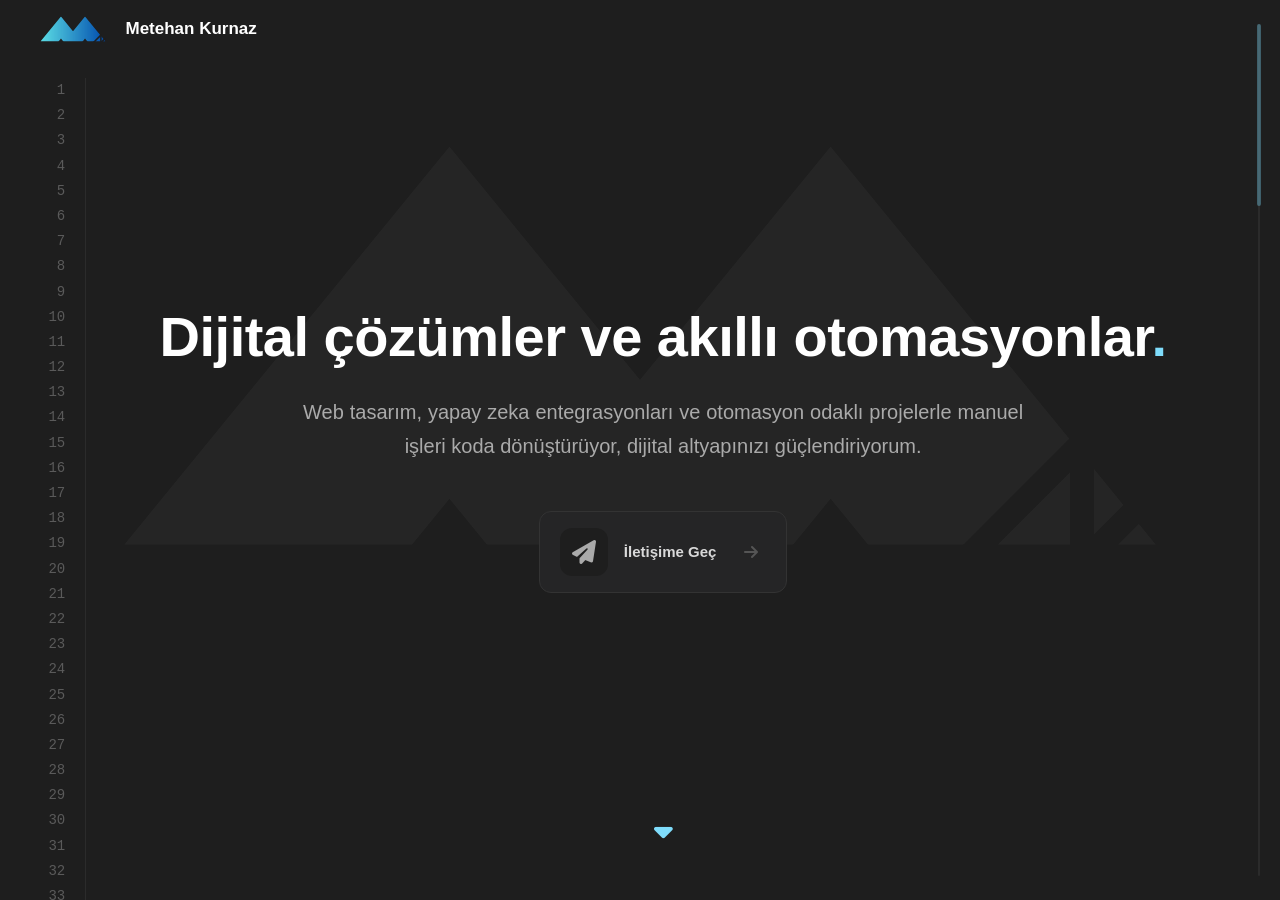
==== commit 31b7fd67: "update contact info" ====
--- a/index.html
+++ b/index.html
@@ -1,6 +1,13 @@
 <!DOCTYPE html>
 <html lang="tr">
 <head>
+    <script async src="https://www.googletagmanager.com/gtag/js?id=G-J8ZCZ6J3CB"></script>
+    <script>
+        window.dataLayer = window.dataLayer || [];
+        function gtag(){dataLayer.push(arguments);}
+        gtag('js', new Date());
+        gtag('config', 'G-J8ZCZ6J3CB');
+    </script>
     <meta charset="UTF-8">
     <meta name="viewport" content="width=device-width, initial-scale=1.0">
     <title>Metehan Kurnaz</title>
@@ -18,7 +25,7 @@
                 <img src="logo.svg" alt="" class="brand-logo">
                 <span class="brand-name">Metehan Kurnaz</span>
             </a>
-            <div class="last-update">Son Güncelleme: 02.08.2027</div>
+            <div class="last-update"></div>
         </header>
 
         <div class="home-page">
@@ -77,7 +84,7 @@
                     <p>Projelerim hakkında görüşmek, işbirliği yapmak veya sadece iletişim kurmak için aşağıdaki platformları kullanabilirsiniz.</p>
 
                     <div class="contact-grid">
-                        <a href="https://wa.me/905418353916" class="contact-card" target="_blank" rel="noopener">
+                        <a href="https://wa.me/905314374055" class="contact-card" target="_blank" rel="noopener">
                             <div class="contact-icon"><i class="fa-brands fa-whatsapp"></i></div>
                             <div class="contact-info">
                                 <span class="contact-platform">WhatsApp</span>
@@ -93,11 +100,11 @@
                             </div>
                         </a>
 
-                        <a href="#" class="contact-card">
+                        <a href="mailto:info@metehankurnaz.com" class="contact-card">
                             <div class="contact-icon"><i class="fa-solid fa-envelope"></i></div>
                             <div class="contact-info">
                                 <span class="contact-platform">E-Posta</span>
-                                <span class="contact-handle">mail@adresiniz.com</span>
+                                <span class="contact-handle">info@metehankurnaz.com</span>
                             </div>
                         </a>
 
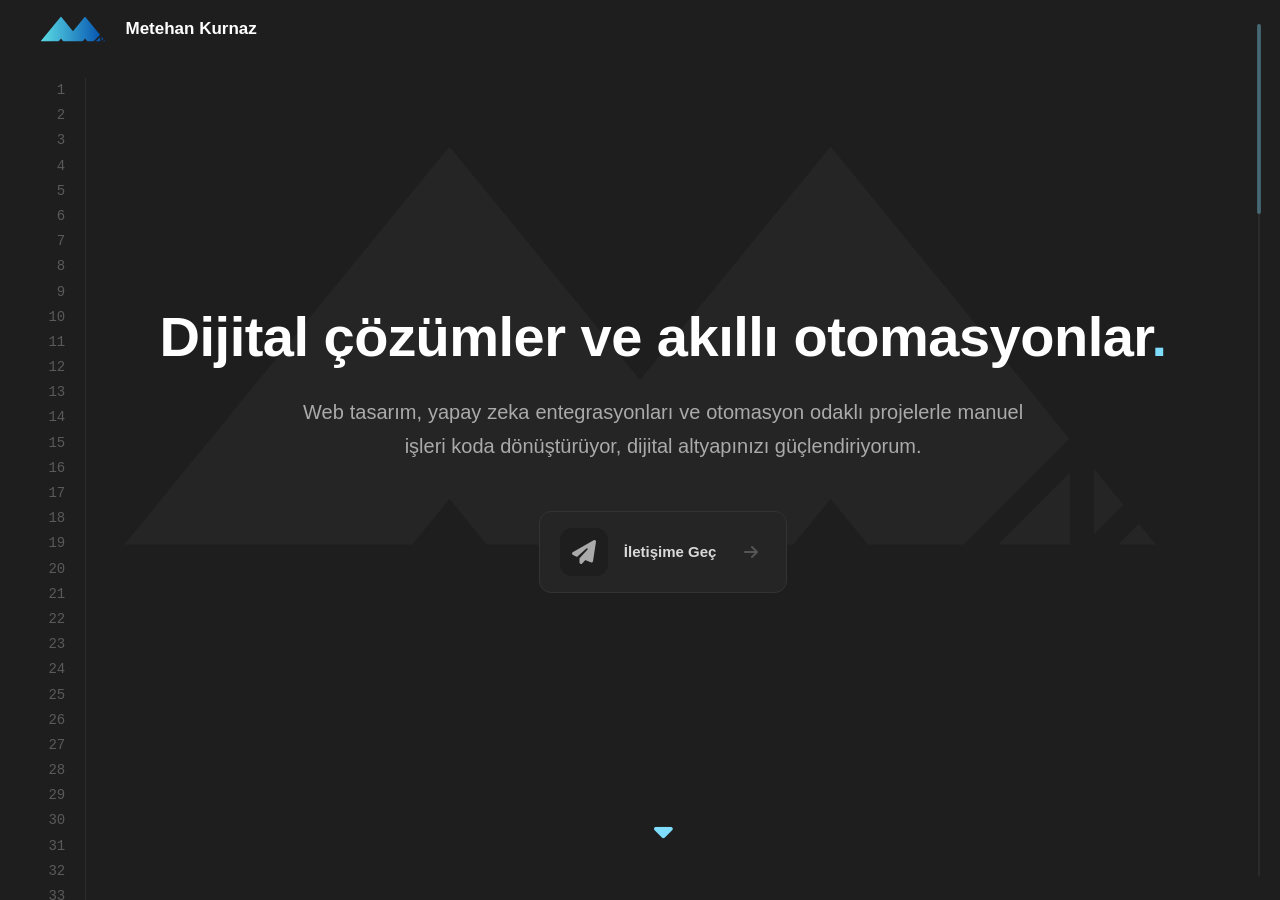
==== commit 6ed345ef: "new product added" ====
--- a/index.html
+++ b/index.html
@@ -51,7 +51,7 @@
 
                 <section id="about">
                     <h2>Hakkımda</h2>
-                    <p>Dijital ekosisteme çeşitli platformlar için <span class="blue">e-hizmet ve dijital ürün tedariki</span> sağlayarak adım attım; bu süreçteki kazanımlarımla teknolojik altyapımı kurarak <span class="orange">freelance</span> dünyasında aktif bir kariyere yöneldim. Şu anda <span class="green">Yazılım</span> alanında akademik eğitimime devam ederken bir yandan da <span class="orange">Website tasarımı, yapay zeka entegrasyonları,  ve iş süreçlerini hızlandıran özel otomasyonlar</span> üzerine profesyonel çözümler geliştiriyorum. Yazılım ve otomasyon süreçlerine duyduğum tutkunun yanı sıra, e-ticaret dinamikleriyle, özellikle <span class="blue">dijital ve fiziksel ürün</span> satışı operasyonlarıyla da yakından ilgileniyorum. Mevcut dijital yetkinliklerimi sürekli olarak genişletirken, bu vizyonumu <span class="green">oyun geliştirme</span> sektörüne de taşımayı hedeflemekteyim.</p>
+                    <p>Merhaba, ben <span class="blue">Metehan Kurnaz.</span> İşletmelerin internette daha kolay bulunması ve ve müşteri kaybetmemesi için çalışıyorum. İşletmenize <span class="orange">mobil uyumlu ve hızlı bir web sitesi</span> kuruyor, mevcut sitenizi düzenleyip geliştiriyorum. Size özel <span class="green">yapay zeka destekli programlar</span> kuruyorum ve tekrar eden işlerinizi (randevu, sipariş takibi, raporlama gibi) otomatik hale getiriyorum. Aynı zamanda <span class="blue">yazılım</span> eğitimime devam ediyorum ve her projeyi baştan sona kendim yürütüyorum; süreç boyunca tek muhatabınız benim.</p>
                 </section>
 
                 <section id="projects">
--- a/style.css
+++ b/style.css
@@ -656,6 +656,22 @@
     margin-bottom: 16px;
 }
 
+.modal-body strong {
+    color: #ffffff;
+}
+
+.modal-body p a,
+.product-features a {
+    color: var(--accent);
+    text-decoration: none;
+    overflow-wrap: anywhere;
+}
+
+.modal-body p a:hover,
+.product-features a:hover {
+    text-decoration: underline;
+}
+
 .modal-body .modal-subheading {
     color: #808080;
     margin-bottom: 28px;
@@ -809,6 +825,7 @@
     color: var(--accent);
     font-size: 16px;
     font-weight: 600;
+    text-decoration: none;
     cursor: pointer;
     transition: all 0.3s cubic-bezier(0.19, 1, 0.22, 1);
 }
